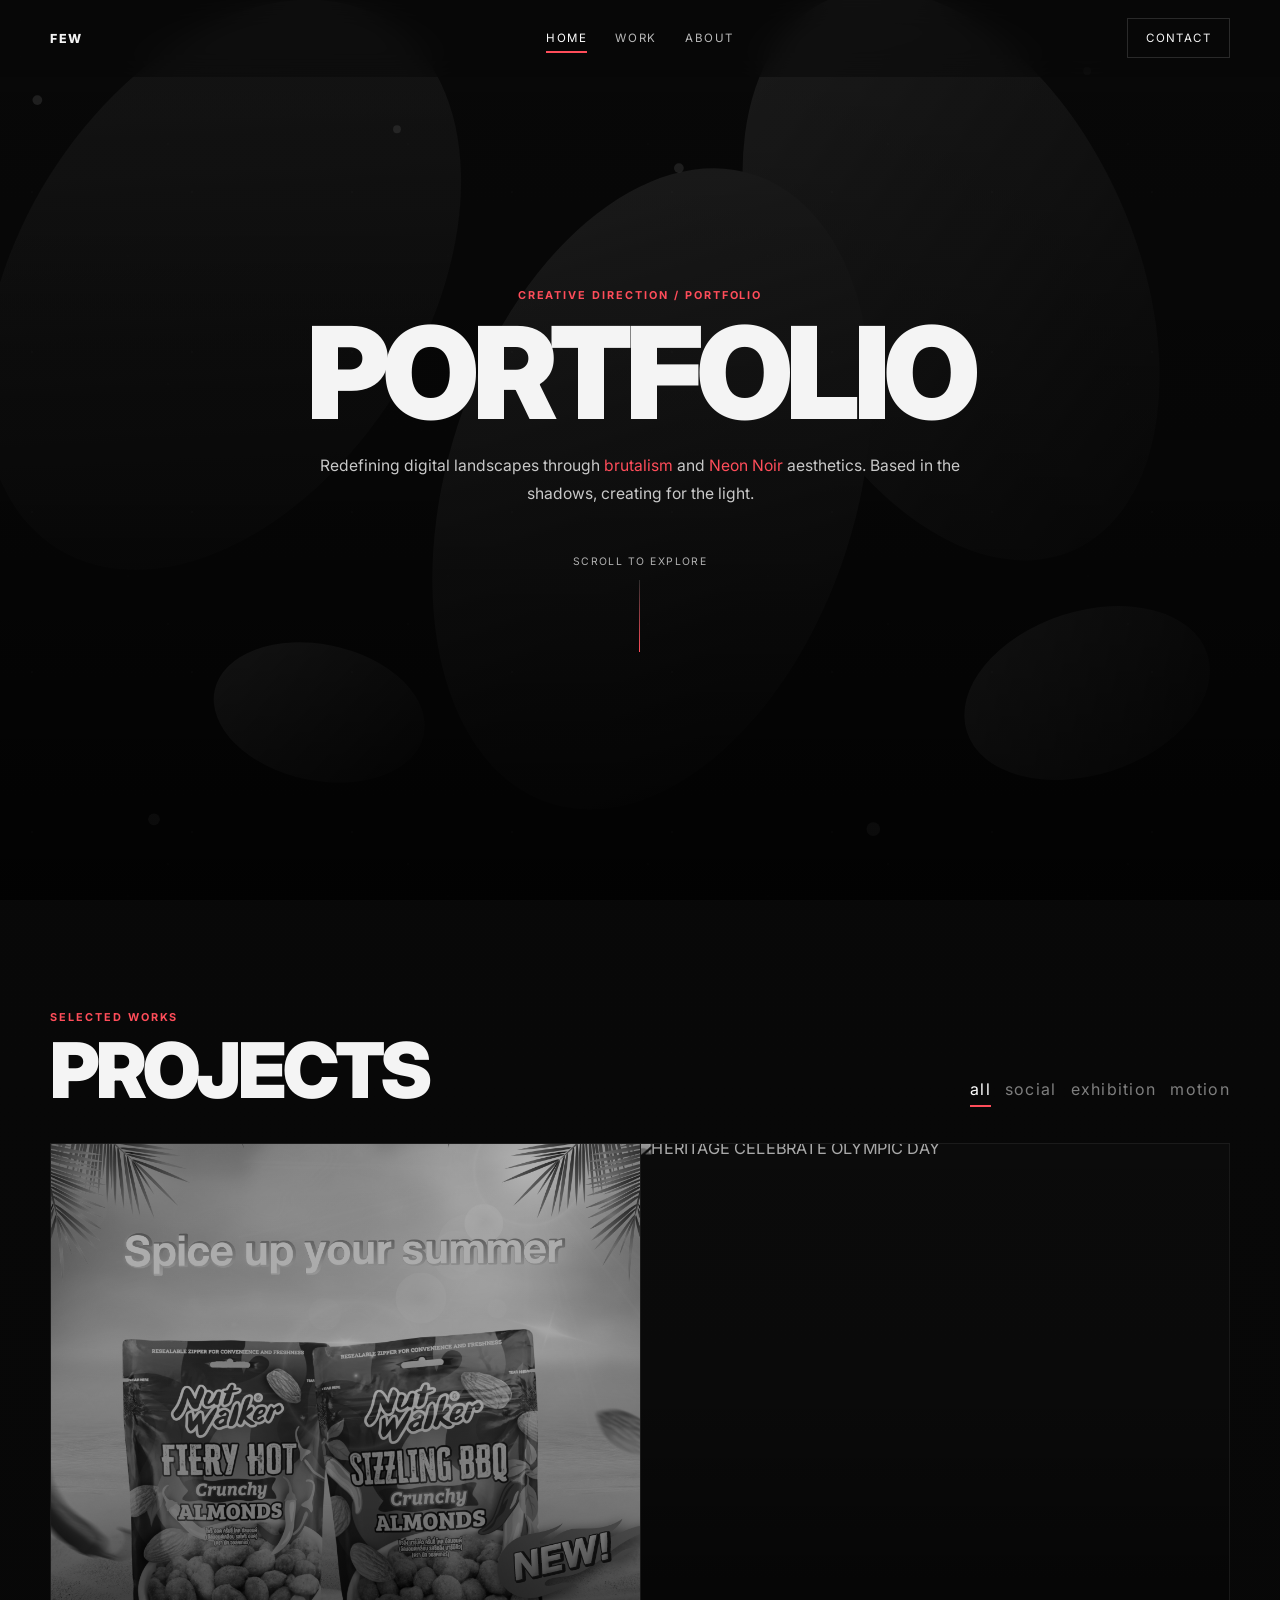
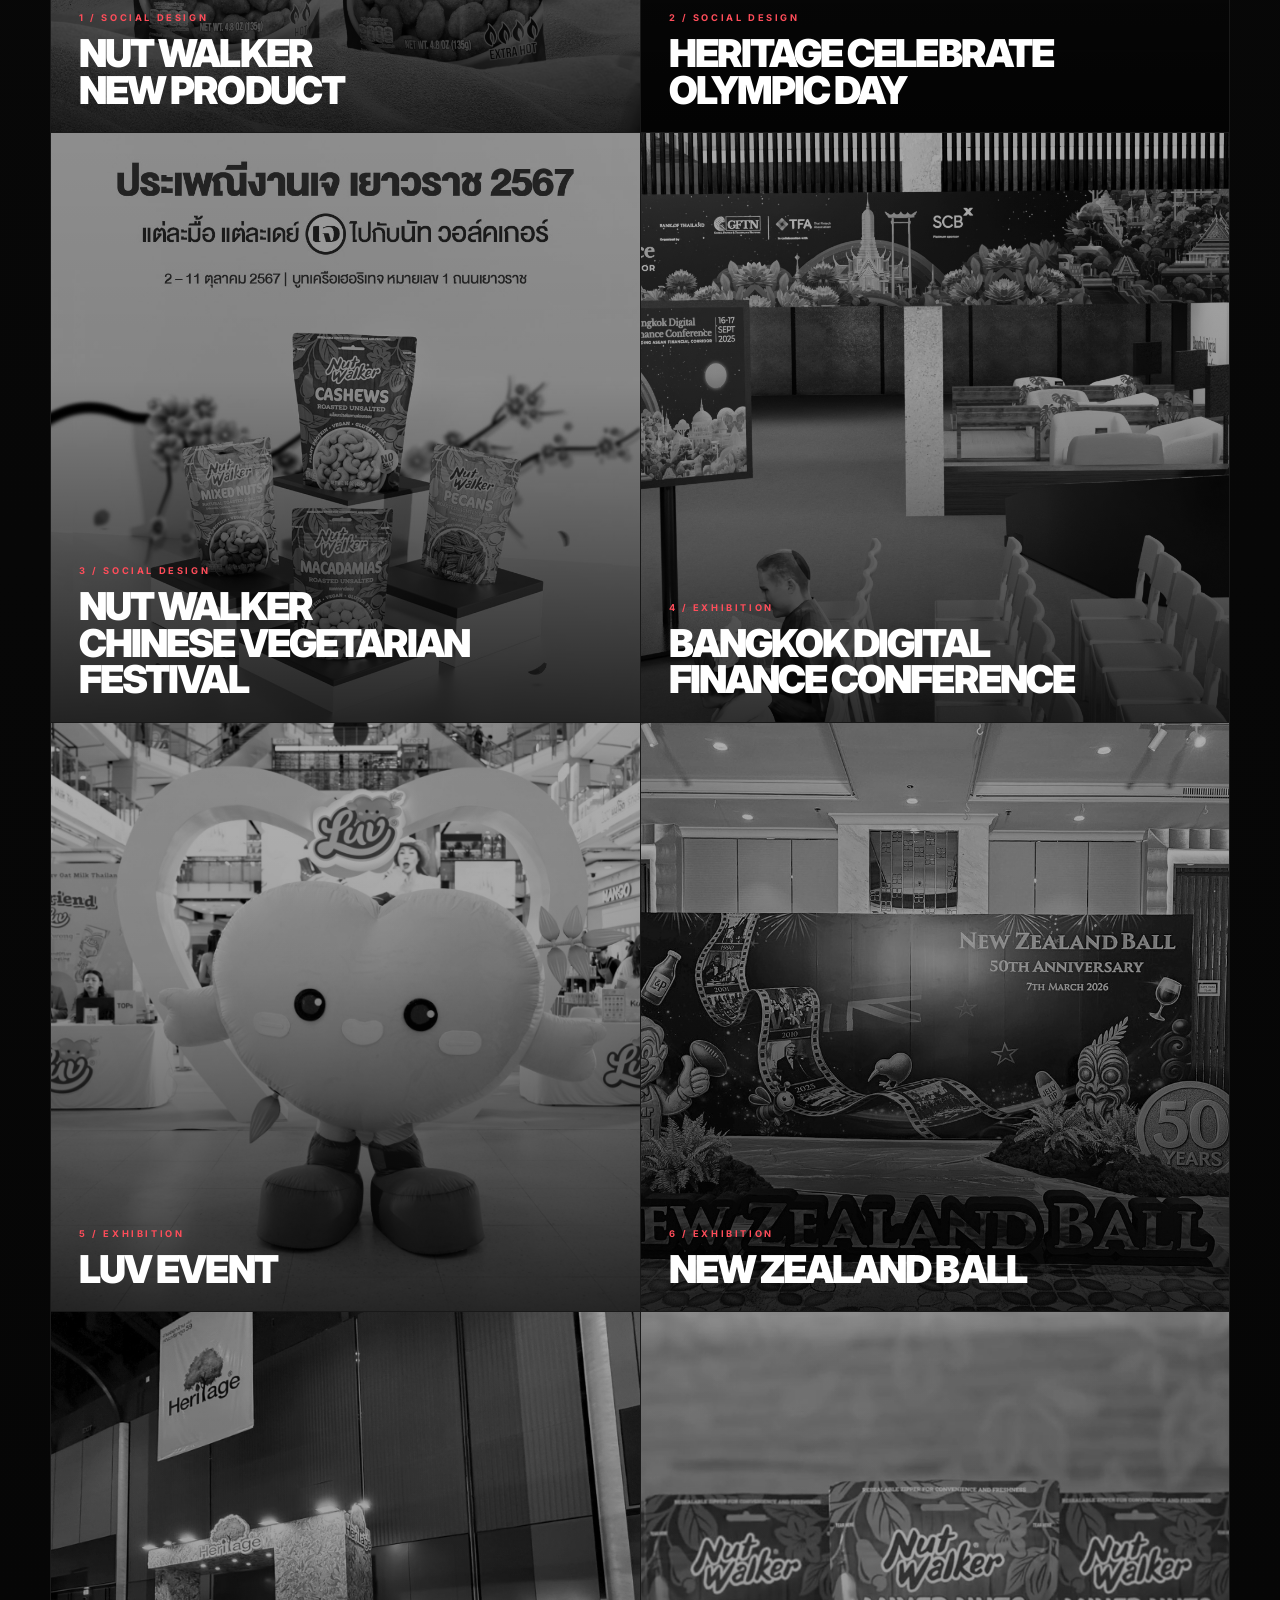
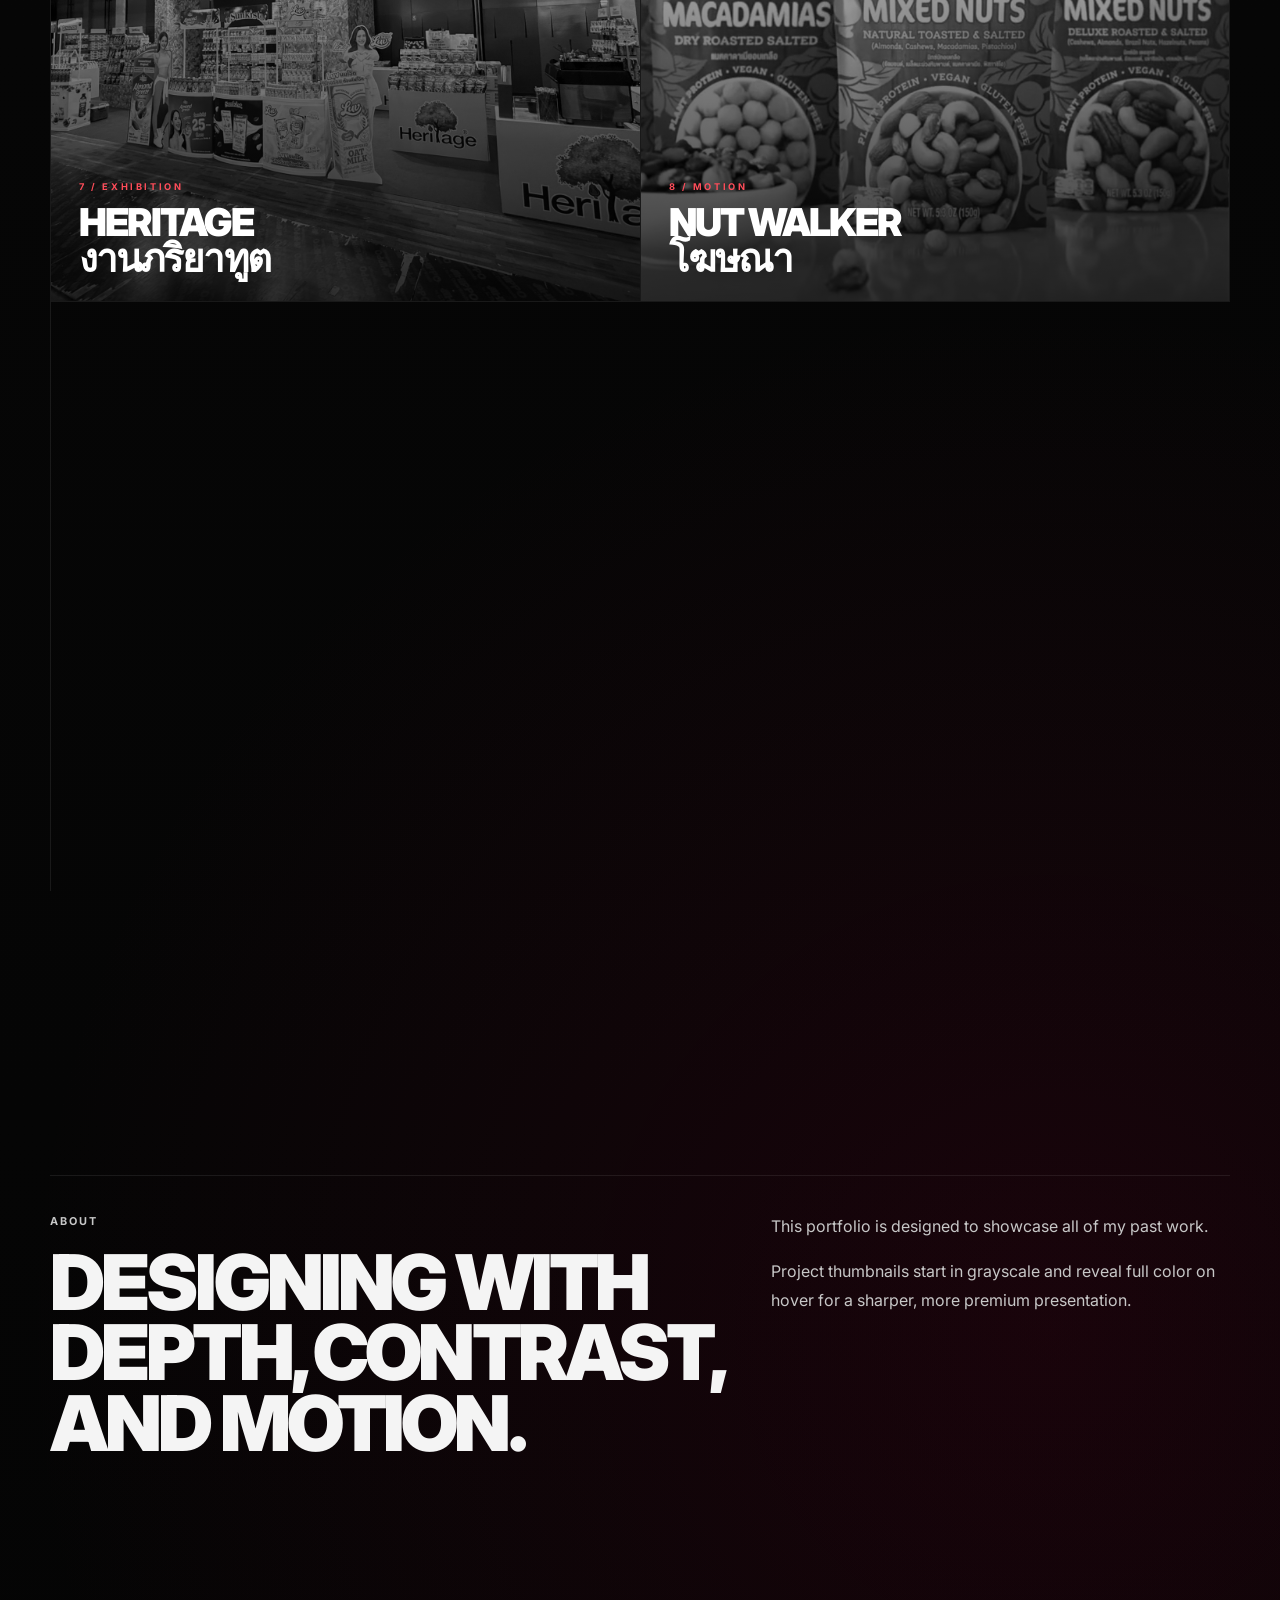
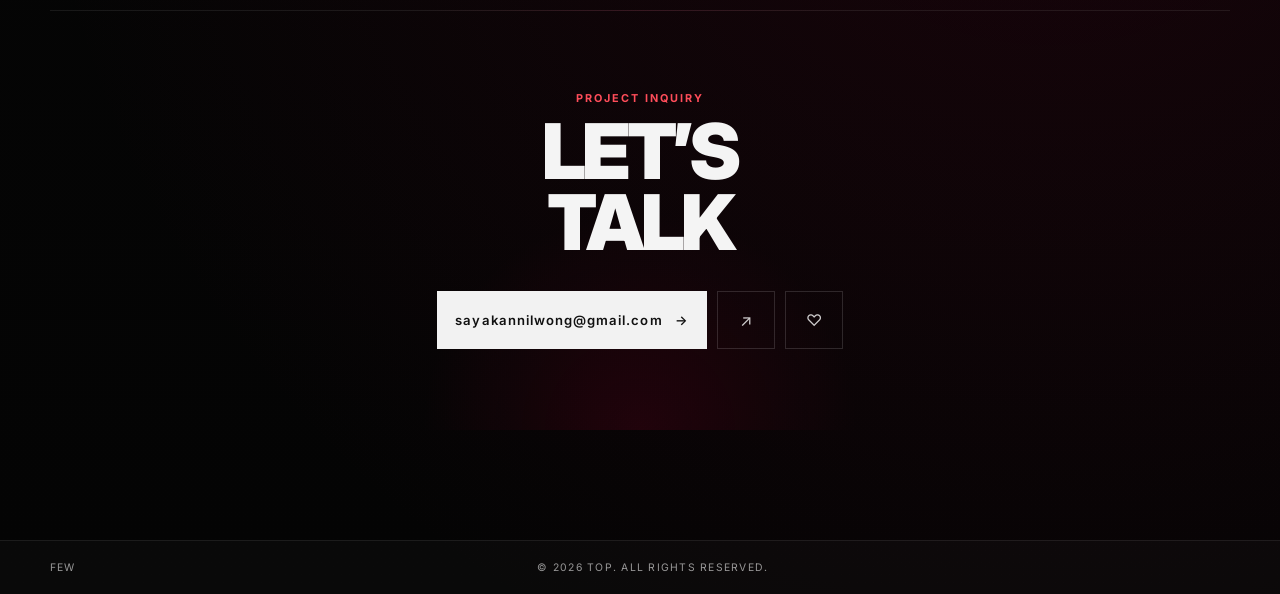
==== index.html @ f93f96a5 "Upload Port" ====
<!DOCTYPE html>
<html lang="th">
<head>
  <meta charset="UTF-8" />
  <meta name="viewport" content="width=device-width, initial-scale=1.0" />
  <title>Few Portfolio</title>
  <meta name="description" content="Minimal dark portfolio for GitHub Pages" />
  <link rel="preconnect" href="https://fonts.googleapis.com">
  <link rel="preconnect" href="https://fonts.gstatic.com" crossorigin>
  <link href="https://fonts.googleapis.com/css2?family=Inter:wght@400;500;600;700;800;900&display=swap" rel="stylesheet">
  <link rel="stylesheet" href="styles.css" />
</head>
<body>
  <div class="noise"></div>

  <header class="site-header" id="top">
    <div class="container nav-wrap">
      <a class="brand" href="#hero">FEW</a>

      <nav class="nav">
        <a href="#hero" class="nav-link active">HOME</a>
        <a href="#projects" class="nav-link">WORK</a>
        <a href="#about" class="nav-link">ABOUT</a>
      </nav>

      <a class="contact-btn" href="#contact">CONTACT</a>
    </div>
  </header>

  <main>
    <section class="hero section" id="hero">
      <div class="hero-bg">
        <img src="assets/hero-bg.svg" alt="Hero background" />
      </div>

      <div class="container hero-content reveal">
        <p class="eyebrow">Creative Direction / Portfolio</p>
        <h1>PORTFOLIO</h1>
        <p class="hero-text">
          Redefining digital landscapes through <span>brutalism</span> and <span>Neon Noir</span>
          aesthetics. Based in the shadows, creating for the light.
        </p>

        <a href="#projects" class="scroll-link">
          <span>SCROLL TO EXPLORE</span>
          <i></i>
        </a>
      </div>
    </section>

    <section class="projects section" id="projects">
      <div class="container projects-wrap">
        <div class="section-head reveal">
          <div>
            <p class="eyebrow">Selected Works</p>
            <h2>PROJECTS</h2>
          </div>

          <div class="project-filter" id="projectFilter"></div>
        </div>

        <div class="project-grid" id="projectGrid"></div>

        <div class="project-footer reveal">
          <a href="works.html" class="view-all-btn">VIEW ALL WORKS</a>
        </div>
      </div>
    </section>

    <section class="about section" id="about">
      <div class="container about-grid">
        <div class="reveal">
          <p class="eyebrow">About</p>
          <h2>DESIGNING WITH DEPTH, CONTRAST, AND MOTION.</h2>
        </div>

        <div class="reveal">
          <p>
            This portfolio is designed to showcase all of my past work.
          </p>
          <p>
            Project thumbnails start in grayscale and reveal full color on hover
            for a sharper, more premium presentation.
          </p>
        </div>
      </div>
    </section>

    <section class="contact section" id="contact">
      <div class="container contact-box reveal">
        <p class="eyebrow">Project Inquiry</p>
        <h2>LET’S<br>TALK</h2>

        <div class="contact-actions">
          <a
            class="mail-btn"
            href="https://mail.google.com/mail/?view=cm&fs=1&to=sayakannilwong@gmail.com&su=Project%20Inquiry&body=Hello%20Few,"
            target="_blank"
            rel="noopener noreferrer"
          >
            sayakannilwong@gmail.com <span>→</span>
          </a>
          <a class="icon-btn" href="#" aria-label="Share">↗</a>
          <a class="icon-btn" href="#" aria-label="Like">♡</a>
        </div>
      </div>
    </section>
  </main>

  <footer class="site-footer">
    <div class="container footer-wrap">
      <span>FEW</span>
      <span>© 2026 TOP. ALL RIGHTS RESERVED.</span>

      <div class="footer-links">
      </div>
    </div>
  </footer>

  <script src="script.js"></script>
</body>
</html>
---- styles.css ----
* {
  box-sizing: border-box;
}

:root {
  --bg: #050505;
  --bg-soft: #0c0c0d;
  --text: #f4f4f4;
  --muted: #9a9a9a;
  --line: rgba(255, 255, 255, 0.08);
  --line-strong: rgba(255, 255, 255, 0.14);
  --accent: #ff4d5a;
  --container: 1180px;
}

html {
  scroll-behavior: smooth;
}

body {
  margin: 0;
  font-family: "Inter", sans-serif;
  background:
    radial-gradient(circle at 82% 84%, rgba(120, 0, 40, 0.18), transparent 22%),
    linear-gradient(180deg, #090909 0%, #040404 100%);
  color: var(--text);
  overflow-x: hidden;
}

img {
  display: block;
  max-width: 100%;
}

a {
  color: inherit;
  text-decoration: none;
}

button {
  font: inherit;
}

.noise {
  position: fixed;
  inset: 0;
  z-index: 2;
  pointer-events: none;
  opacity: 0.04;
  background-image:
    radial-gradient(circle at 20% 20%, rgba(255,255,255,0.45) 0 1px, transparent 1px),
    radial-gradient(circle at 70% 60%, rgba(255,255,255,0.3) 0 1px, transparent 1px),
    radial-gradient(circle at 40% 80%, rgba(255,255,255,0.25) 0 1px, transparent 1px);
  background-size: 160px 160px, 240px 240px, 320px 320px;
}

.container {
  width: min(calc(100% - 32px), var(--container));
  margin: 0 auto;
}

.section {
  position: relative;
  z-index: 1;
}

.site-header {
  position: fixed;
  top: 0;
  left: 0;
  width: 100%;
  z-index: 30;
  backdrop-filter: blur(14px);
  background: rgba(8, 8, 8, 0.52);
  border-bottom: 1px solid transparent;
  transition: 0.3s ease;
}

.site-header.scrolled {
  background: rgba(8, 8, 8, 0.88);
  border-color: var(--line);
}

.nav-wrap {
  min-height: 76px;
  display: grid;
  grid-template-columns: 1fr auto 1fr;
  align-items: center;
  gap: 16px;
}

.brand,
.nav-link,
.contact-btn,
.filter-btn,
.mail-btn,
.icon-btn,
.footer-links a {
  transition: 0.3s ease;
}

.brand {
  justify-self: start;
  font-size: 0.78rem;
  font-weight: 800;
  letter-spacing: 0.14em;
}

.nav {
  display: flex;
  gap: 28px;
  justify-self: center;
}

.nav-link {
  position: relative;
  font-size: 0.72rem;
  letter-spacing: 0.14em;
  color: rgba(255,255,255,0.72);
}

.nav-link::after {
  content: "";
  position: absolute;
  left: 0;
  bottom: -8px;
  width: 100%;
  height: 2px;
  background: var(--accent);
  transform: scaleX(0);
  transform-origin: center;
  transition: transform 0.25s ease;
}

.nav-link:hover,
.nav-link.active {
  color: #fff;
}

.nav-link:hover::after,
.nav-link.active::after {
  transform: scaleX(1);
}

.contact-btn {
  justify-self: end;
  border: 1px solid var(--line-strong);
  padding: 12px 18px;
  font-size: 0.72rem;
  letter-spacing: 0.12em;
}

.contact-btn:hover {
  border-color: var(--accent);
  box-shadow: 0 0 0 1px rgba(255, 77, 90, 0.18), 0 10px 30px rgba(255, 77, 90, 0.1);
}

.hero {
  min-height: 100vh;
  display: grid;
  place-items: center;
  padding: 120px 0 80px;
  overflow: hidden;
}

.hero-bg {
  position: absolute;
  inset: 0;
  opacity: 0.34;
}

.hero-bg img {
  width: 100%;
  height: 100%;
  object-fit: cover;
  transform: scale(1.08);
  transition: transform 0.2s linear;
}

.hero::after {
  content: "";
  position: absolute;
  inset: 0;
  background:
    linear-gradient(180deg, rgba(0,0,0,0.12) 0%, rgba(0,0,0,0.34) 50%, rgba(0,0,0,0.76) 100%);
}

.hero-content {
  position: relative;
  z-index: 1;
  text-align: center;
  max-width: 760px;
}

.eyebrow {
  margin: 0 0 12px;
  color: var(--accent);
  text-transform: uppercase;
  letter-spacing: 0.18em;
  font-size: 0.68rem;
  font-weight: 700;
}

.hero h1,
.section-head h2,
.about h2,
.contact h2 {
  margin: 0;
  line-height: 0.92;
  letter-spacing: -0.05em;
  font-weight: 900;
}

.hero h1 {
  font-size: clamp(3.5rem, 10vw, 8rem);
}

.hero-text {
  max-width: 640px;
  margin: 20px auto 0;
  color: #c8c8c8;
  line-height: 1.8;
  font-size: 0.98rem;
}

.hero-text span {
  color: var(--accent);
}

.scroll-link {
  margin-top: 46px;
  display: inline-flex;
  flex-direction: column;
  align-items: center;
  gap: 12px;
  color: rgba(255,255,255,0.68);
  font-size: 0.65rem;
  letter-spacing: 0.14em;
}

.scroll-link i {
  width: 1px;
  height: 72px;
  background: linear-gradient(180deg, rgba(255,255,255,0.14), var(--accent));
  animation: pulseLine 1.8s infinite ease-in-out;
}

@keyframes pulseLine {
  0%, 100% { transform: scaleY(0.64); opacity: 0.6; }
  50% { transform: scaleY(1); opacity: 1; }
}

.projects {
  padding: 110px 0 220px;
  position: relative;
}

.section-head {
  display: flex;
  justify-content: space-between;
  align-items: end;
  gap: 24px;
  margin-bottom: 36px;
}

.section-head h2,
.about h2,
.contact h2 {
  font-size: clamp(2.4rem, 6vw, 5rem);
}

.projects-wrap {
  position: relative;
}

.project-filter {
  display: flex;
  gap: 14px;
  flex-wrap: wrap;
  justify-content: flex-end;
}

.filter-btn {
  border: 0;
  background: transparent;
  color: rgba(255,255,255,0.48);
  cursor: pointer;
  position: relative;
  padding: 0 0 8px;
  text-transform: lowercase;
  letter-spacing: 0.08em;
}

.filter-btn::after {
  content: "";
  position: absolute;
  left: 0;
  bottom: 0;
  width: 100%;
  height: 2px;
  background: var(--accent);
  transform: scaleX(0);
  transform-origin: center;
  transition: transform 0.25s ease;
}

.filter-btn:hover,
.filter-btn.active {
  color: #fff;
}

.filter-btn:hover::after,
.filter-btn.active::after {
  transform: scaleX(1);
}

.project-grid {
  display: grid;
  grid-template-columns: repeat(2, minmax(0, 1fr));
  gap: 0;
  border-top: 1px solid var(--line);
  border-left: 1px solid var(--line);
}

.project-card {
  border-right: 1px solid var(--line);
  border-bottom: 1px solid var(--line);
  background: #050505;
  overflow: hidden;
  transition: border-color 0.3s ease;
}

.project-card:hover {
  border-color: rgba(255, 77, 90, 0.22);
}

.project-card a {
  display: block;
  width: 100%;
  height: 100%;
}

.project-image {
  position: relative;
  aspect-ratio: 1 / 1;
  overflow: hidden;
  background: #0b0b0b;
}

.project-image::after {
  content: "";
  position: absolute;
  inset: 0;
  background: linear-gradient(
    180deg,
    rgba(0, 0, 0, 0.04) 0%,
    rgba(0, 0, 0, 0.1) 42%,
    rgba(0, 0, 0, 0.74) 100%
  );
  pointer-events: none;
}

.project-image img {
  width: 100%;
  height: 100%;
  object-fit: cover;
  filter: grayscale(100%) brightness(0.72);
  transform: scale(1.02);
  transition: filter 0.45s ease, transform 0.55s ease;
}

.project-card:hover .project-image img {
  filter: grayscale(0%) brightness(1);
  transform: scale(1.06);
}

.project-overlay {
  position: absolute;
  left: 28px;
  right: 28px;
  bottom: 24px;
  z-index: 2;
}

.project-type {
  margin: 0 0 12px;
  font-size: 0.58rem;
  letter-spacing: 0.28em;
  text-transform: uppercase;
  color: var(--accent);
  font-weight: 700;
}

.project-overlay h3 {
  margin: 0;
  color: #fff;
  font-size: clamp(1.6rem, 3vw, 2.7rem);
  line-height: 0.95;
  letter-spacing: -0.05em;
  font-weight: 900;
}


.project-footer {
  position: absolute;
  left: 50%;
  bottom: -120px;
  transform: translateX(-50%);
  display: flex;
  justify-content: center;
  align-items: center;
  z-index: 3;
}

.view-all-btn {
  display: inline-flex;
  align-items: center;
  justify-content: center;
  min-height: 48px;
  padding: 0 22px;
  border: 1px solid var(--line-strong);
  color: #fff;
  font-size: 0.72rem;
  letter-spacing: 0.14em;
  background: rgba(0, 0, 0, 0.35);
  transition: 0.3s ease;
  white-space: nowrap;
}

.view-all-btn:hover {
  border-color: var(--accent);
  color: var(--accent);
  box-shadow: 0 0 0 1px rgba(255, 77, 90, 0.16), 0 10px 24px rgba(255, 77, 90, 0.08);
}

.about {
  padding: 64px 0 110px;
}

.about-grid {
  display: grid;
  grid-template-columns: 1.2fr 0.8fr;
  gap: 32px;
  padding-top: 36px;
  border-top: 1px solid var(--line);
}

.about p {
  margin: 0 0 16px;
  color: #c7c7c7;
  line-height: 1.8;
}

.contact {
  padding: 40px 0 110px;
}

.contact-box {
  min-height: 420px;
  padding: 76px 32px;
  display: flex;
  flex-direction: column;
  justify-content: center;
  align-items: center;
  border-top: 1px solid var(--line);
  text-align: center;
  background:
    radial-gradient(circle at 50% 100%, rgba(120, 0, 32, 0.22), transparent 30%);
}

.contact-actions {
  display: flex;
  align-items: center;
  justify-content: center;
  gap: 10px;
  flex-wrap: wrap;
  margin-top: 32px;
}

.mail-btn {
  min-height: 58px;
  display: inline-flex;
  align-items: center;
  gap: 12px;
  padding: 0 18px;
  background: #f2f2f2;
  color: #111;
  font-size: 0.82rem;
  letter-spacing: 0.08em;
  font-weight: 600;
}

.mail-btn:hover {
  transform: translateY(-2px);
}

.icon-btn {
  width: 58px;
  height: 58px;
  display: grid;
  place-items: center;
  border: 1px solid var(--line-strong);
  color: rgba(255,255,255,0.8);
}

.icon-btn:hover {
  border-color: var(--accent);
  color: #fff;
}

.site-footer {
  padding: 20px 0;
  border-top: 1px solid var(--line);
  background: rgba(255,255,255,0.02);
}

.footer-wrap {
  display: flex;
  justify-content: space-between;
  align-items: center;
  gap: 16px;
  flex-wrap: wrap;
  font-size: 0.65rem;
  letter-spacing: 0.12em;
  color: rgba(255,255,255,0.58);
}

.footer-links {
  display: flex;
  gap: 18px;
  flex-wrap: wrap;
}

.footer-links a:hover {
  color: #fff;
}

.reveal {
  opacity: 0;
  transform: translateY(26px);
  transition: opacity 0.7s ease, transform 0.7s ease;
}

.reveal.visible {
  opacity: 1;
  transform: translateY(0);
}

.project-empty,
.project-error {
  padding: 32px;
  border-right: 1px solid var(--line);
  border-bottom: 1px solid var(--line);
  color: var(--muted);
}

@media (max-width: 900px) {
  .nav-wrap {
    grid-template-columns: 1fr;
    justify-items: center;
    padding: 16px 0;
  }

  .brand,
  .contact-btn,
  .nav {
    justify-self: center;
  }

  .section-head,
  .about-grid {
    display: grid;
    grid-template-columns: 1fr;
  }

  .project-filter {
    justify-content: flex-start;
  }
}

@media (max-width: 700px) {
  .nav {
    gap: 18px;
    flex-wrap: wrap;
    justify-content: center;
  }

  .hero {
    min-height: 92vh;
  }

  .project-grid {
    grid-template-columns: 1fr;
  }

  .project-overlay {
    left: 20px;
    right: 20px;
    bottom: 20px;
  }

  .project-overlay h3 {
    font-size: clamp(1.4rem, 8vw, 2.2rem);
  }

  .project-footer {
    bottom: -90px;
  }

  .view-all-btn {
    min-height: 44px;
    padding: 0 18px;
    font-size: 0.68rem;
  }

  .contact-box {
    min-height: 320px;
    padding: 64px 20px;
  }

  .mail-btn,
  .icon-btn {
    width: 100%;
    justify-content: center;
  }

  .icon-btn {
    max-width: 80px;
  }

  .footer-wrap {
    flex-direction: column;
    align-items: flex-start;
  }
}
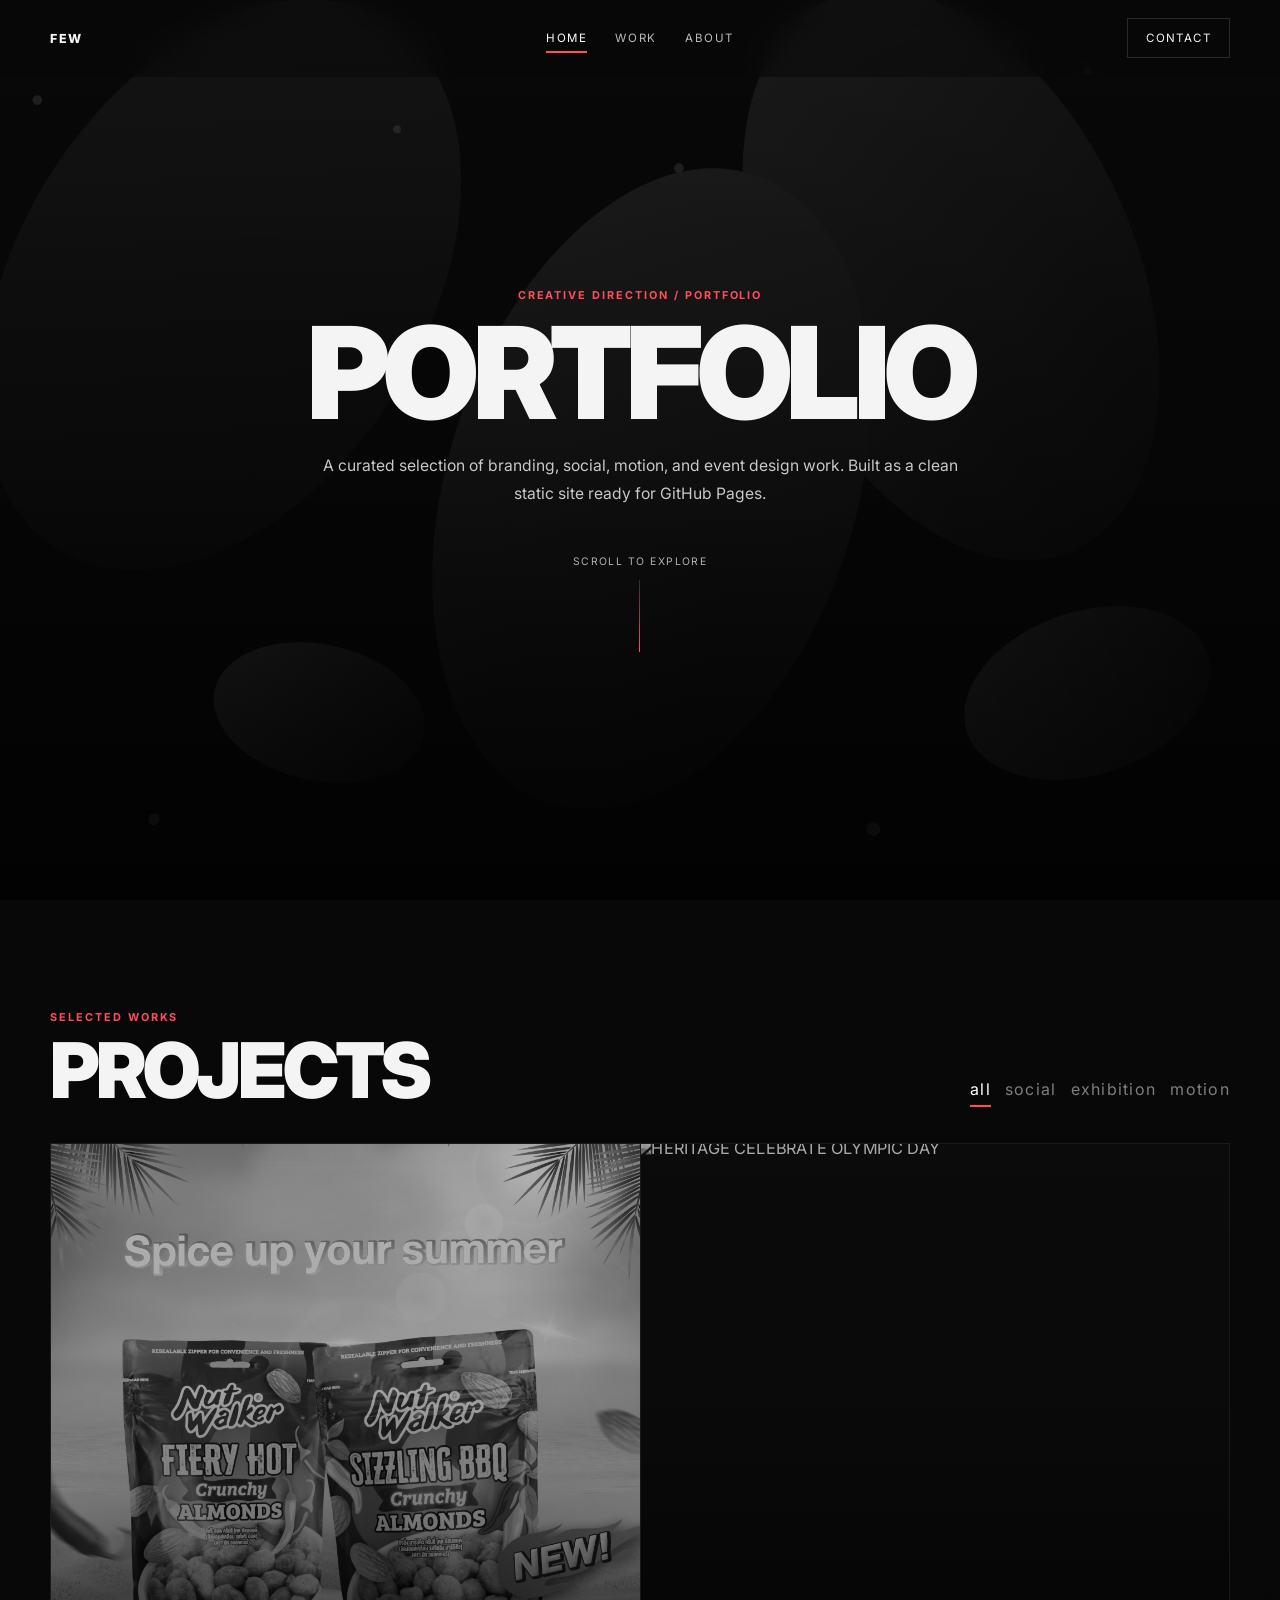
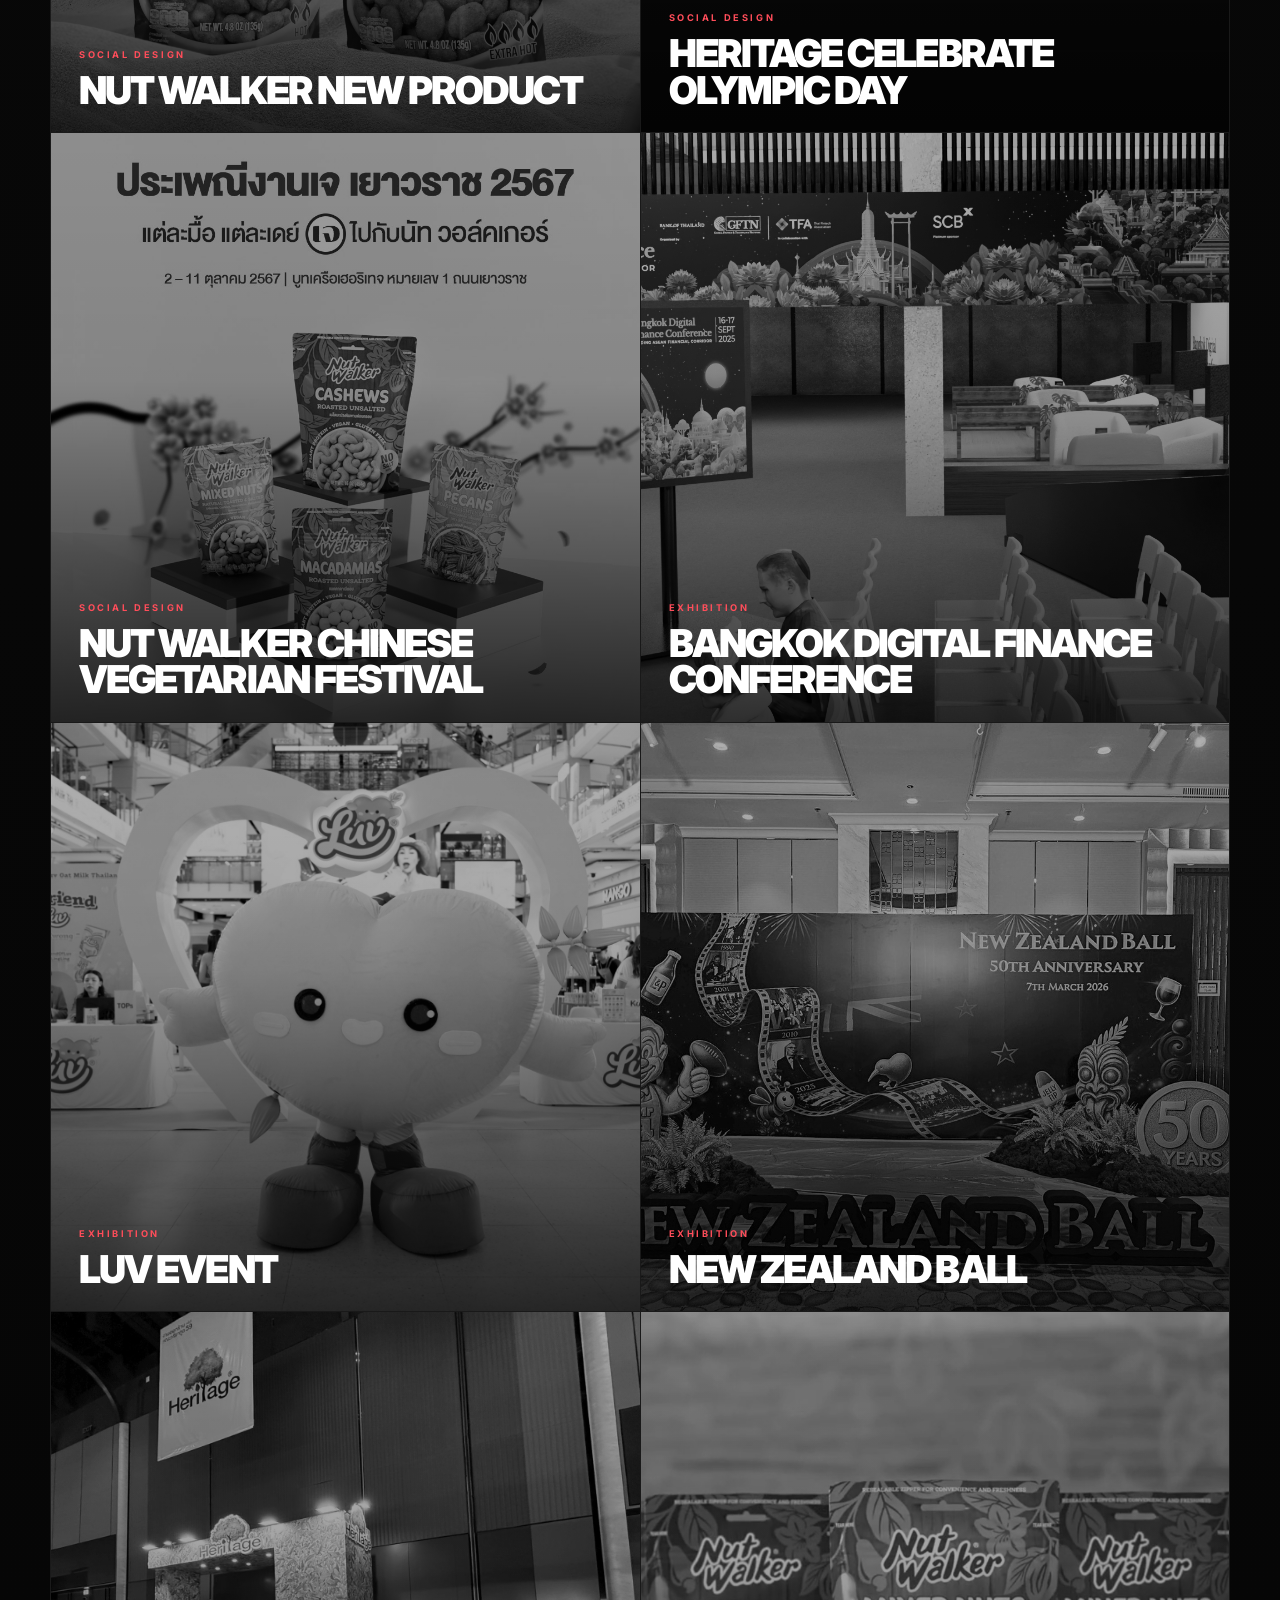
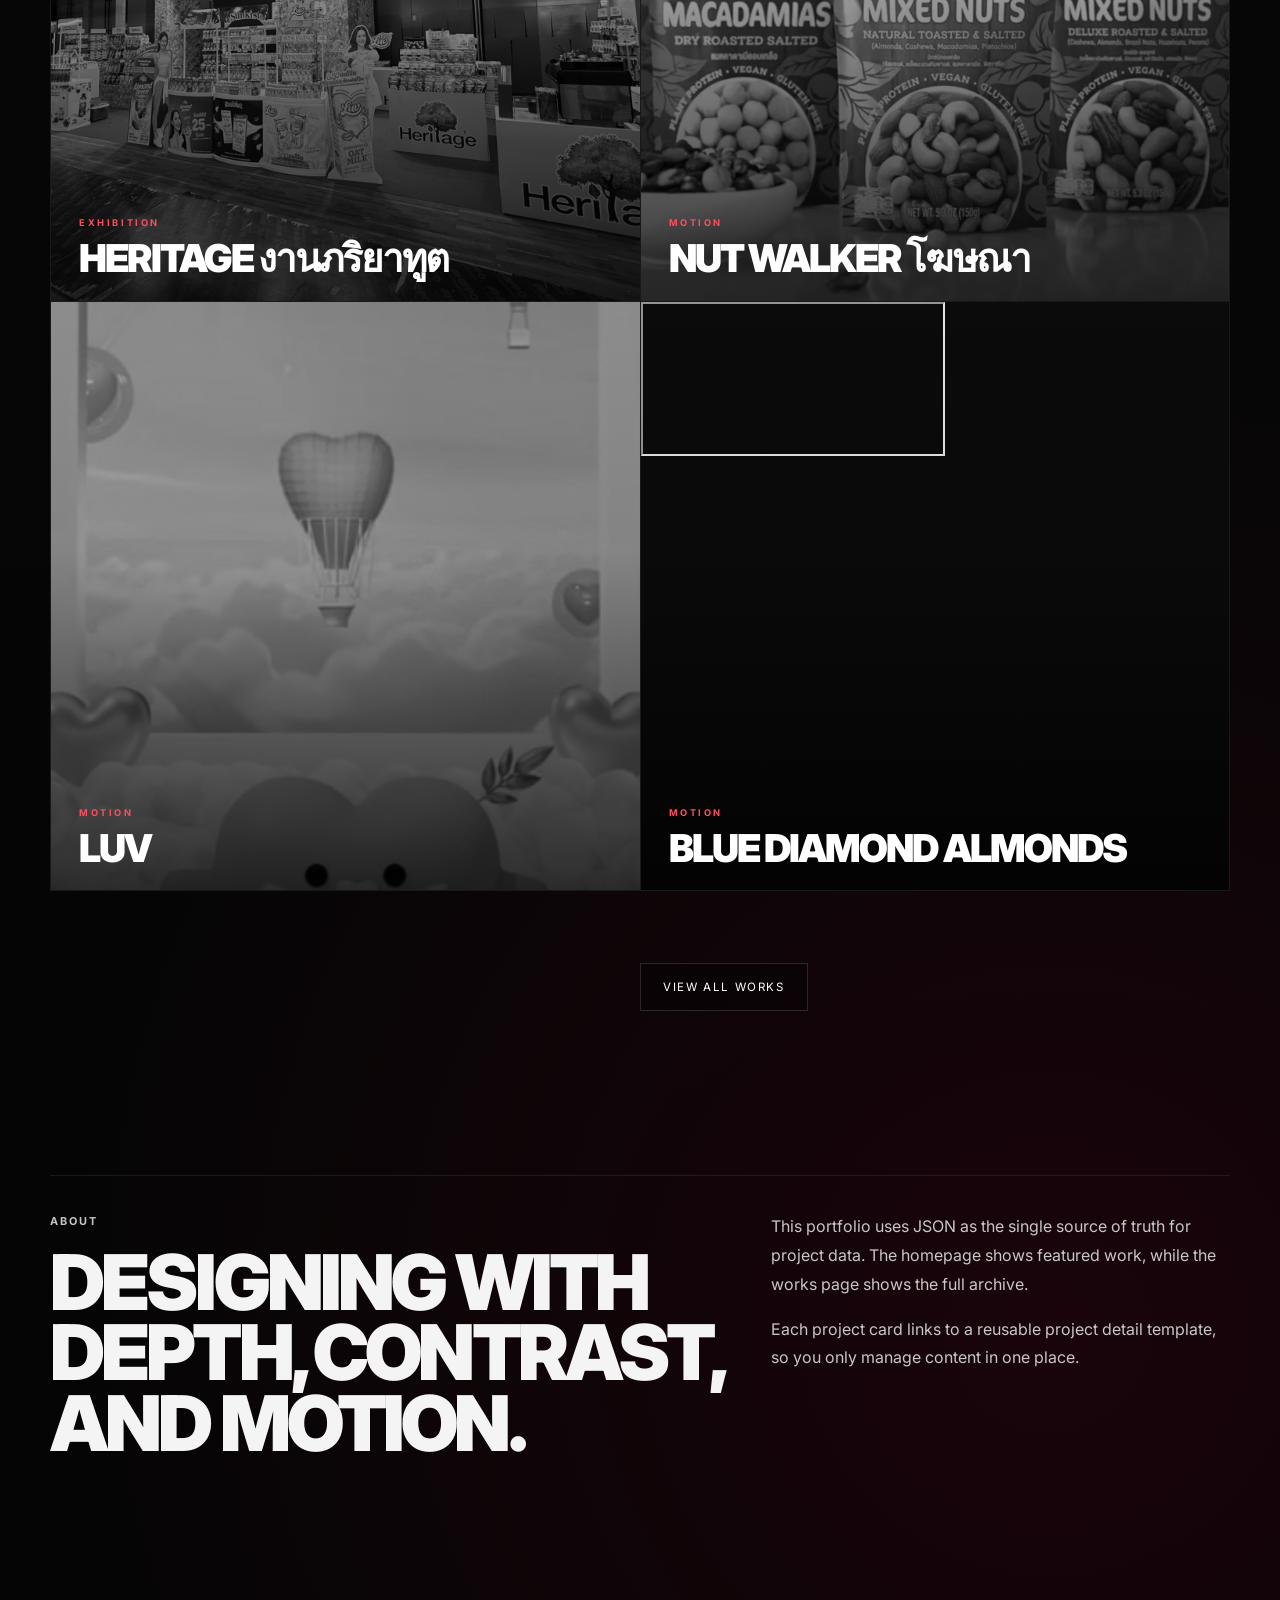
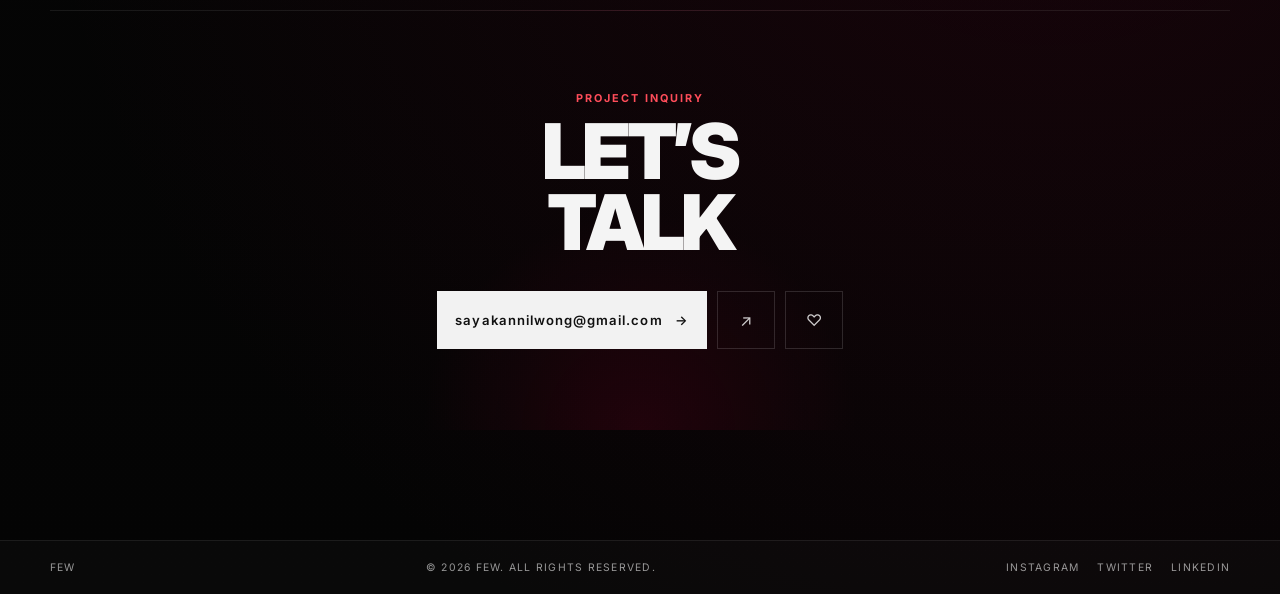
==== commit 3cfe193c: "update port" ====
--- a/index.html
+++ b/index.html
@@ -4,7 +4,7 @@
   <meta charset="UTF-8" />
   <meta name="viewport" content="width=device-width, initial-scale=1.0" />
   <title>Few Portfolio</title>
-  <meta name="description" content="Minimal dark portfolio for GitHub Pages" />
+  <meta name="description" content="Portfolio website for GitHub Pages" />
   <link rel="preconnect" href="https://fonts.googleapis.com">
   <link rel="preconnect" href="https://fonts.gstatic.com" crossorigin>
   <link href="https://fonts.googleapis.com/css2?family=Inter:wght@400;500;600;700;800;900&display=swap" rel="stylesheet">
@@ -37,8 +37,8 @@
         <p class="eyebrow">Creative Direction / Portfolio</p>
         <h1>PORTFOLIO</h1>
         <p class="hero-text">
-          Redefining digital landscapes through <span>brutalism</span> and <span>Neon Noir</span>
-          aesthetics. Based in the shadows, creating for the light.
+          A curated selection of branding, social, motion, and event design work.
+          Built as a clean static site ready for GitHub Pages.
         </p>
 
         <a href="#projects" class="scroll-link">
@@ -61,7 +61,7 @@
 
         <div class="project-grid" id="projectGrid"></div>
 
-        <div class="project-footer reveal">
+        <div class="project-footer reveal" id="projectFooter">
           <a href="works.html" class="view-all-btn">VIEW ALL WORKS</a>
         </div>
       </div>
@@ -76,11 +76,11 @@
 
         <div class="reveal">
           <p>
-            This portfolio is designed to showcase all of my past work.
+            This portfolio uses JSON as the single source of truth for project data.
+            The homepage shows featured work, while the works page shows the full archive.
           </p>
           <p>
-            Project thumbnails start in grayscale and reveal full color on hover
-            for a sharper, more premium presentation.
+            Each project card links to a reusable project detail template, so you only manage content in one place.
           </p>
         </div>
       </div>
@@ -92,16 +92,11 @@
         <h2>LET’S<br>TALK</h2>
 
         <div class="contact-actions">
-          <a
-            class="mail-btn"
-            href="https://mail.google.com/mail/?view=cm&fs=1&to=sayakannilwong@gmail.com&su=Project%20Inquiry&body=Hello%20Few,"
-            target="_blank"
-            rel="noopener noreferrer"
-          >
+          <a class="mail-btn" href="mailto:sayakannilwong@gmail.com?subject=Project%20Inquiry">
             sayakannilwong@gmail.com <span>→</span>
           </a>
-          <a class="icon-btn" href="#" aria-label="Share">↗</a>
-          <a class="icon-btn" href="#" aria-label="Like">♡</a>
+          <a class="icon-btn" href="#" aria-label="Instagram">↗</a>
+          <a class="icon-btn" href="#" aria-label="LinkedIn">♡</a>
         </div>
       </div>
     </section>
@@ -110,9 +105,12 @@
   <footer class="site-footer">
     <div class="container footer-wrap">
       <span>FEW</span>
-      <span>© 2026 TOP. ALL RIGHTS RESERVED.</span>
+      <span>© 2026 FEW. ALL RIGHTS RESERVED.</span>
 
       <div class="footer-links">
+        <a href="#">INSTAGRAM</a>
+        <a href="#">TWITTER</a>
+        <a href="#">LINKEDIN</a>
       </div>
     </div>
   </footer>
--- a/styles.css
+++ b/styles.css
@@ -95,7 +95,10 @@
 .filter-btn,
 .mail-btn,
 .icon-btn,
-.footer-links a {
+.footer-links a,
+.view-all-btn,
+.back-link,
+.lightbox-close {
   transition: 0.3s ease;
 }
 
@@ -150,46 +153,11 @@
   letter-spacing: 0.12em;
 }
 
-.contact-btn:hover {
+.contact-btn:hover,
+.view-all-btn:hover {
   border-color: var(--accent);
+  color: var(--accent);
   box-shadow: 0 0 0 1px rgba(255, 77, 90, 0.18), 0 10px 30px rgba(255, 77, 90, 0.1);
-}
-
-.hero {
-  min-height: 100vh;
-  display: grid;
-  place-items: center;
-  padding: 120px 0 80px;
-  overflow: hidden;
-}
-
-.hero-bg {
-  position: absolute;
-  inset: 0;
-  opacity: 0.34;
-}
-
-.hero-bg img {
-  width: 100%;
-  height: 100%;
-  object-fit: cover;
-  transform: scale(1.08);
-  transition: transform 0.2s linear;
-}
-
-.hero::after {
-  content: "";
-  position: absolute;
-  inset: 0;
-  background:
-    linear-gradient(180deg, rgba(0,0,0,0.12) 0%, rgba(0,0,0,0.34) 50%, rgba(0,0,0,0.76) 100%);
-}
-
-.hero-content {
-  position: relative;
-  z-index: 1;
-  text-align: center;
-  max-width: 760px;
 }
 
 .eyebrow {
@@ -204,11 +172,54 @@
 .hero h1,
 .section-head h2,
 .about h2,
-.contact h2 {
+.contact h2,
+.project-head h1 {
   margin: 0;
   line-height: 0.92;
   letter-spacing: -0.05em;
   font-weight: 900;
+}
+
+.hero {
+  min-height: 100vh;
+  display: grid;
+  place-items: center;
+  padding: 120px 0 80px;
+  overflow: hidden;
+}
+
+.hero-bg {
+  position: absolute;
+  inset: 0;
+  opacity: 0.34;
+}
+
+.hero-bg img {
+  width: 100%;
+  height: 100%;
+  object-fit: cover;
+  transform: scale(1.08);
+  transition: transform 0.2s linear;
+}
+
+.hero::after {
+  content: "";
+  position: absolute;
+  inset: 0;
+  background:
+    linear-gradient(
+      180deg,
+      rgba(0,0,0,0.12) 0%,
+      rgba(0,0,0,0.34) 50%,
+      rgba(0,0,0,0.76) 100%
+    );
+}
+
+.hero-content {
+  position: relative;
+  z-index: 1;
+  text-align: center;
+  max-width: 760px;
 }
 
 .hero h1 {
@@ -246,12 +257,27 @@
 }
 
 @keyframes pulseLine {
-  0%, 100% { transform: scaleY(0.64); opacity: 0.6; }
-  50% { transform: scaleY(1); opacity: 1; }
+  0%, 100% {
+    transform: scaleY(0.64);
+    opacity: 0.6;
+  }
+  50% {
+    transform: scaleY(1);
+    opacity: 1;
+  }
 }
 
 .projects {
   padding: 110px 0 220px;
+  position: relative;
+}
+
+.projects-page {
+  padding-top: 140px;
+  padding-bottom: 110px;
+}
+
+.projects-wrap {
   position: relative;
 }
 
@@ -267,10 +293,6 @@
 .about h2,
 .contact h2 {
   font-size: clamp(2.4rem, 6vw, 5rem);
-}
-
-.projects-wrap {
-  position: relative;
 }
 
 .project-filter {
@@ -351,12 +373,13 @@
   content: "";
   position: absolute;
   inset: 0;
-  background: linear-gradient(
-    180deg,
-    rgba(0, 0, 0, 0.04) 0%,
-    rgba(0, 0, 0, 0.1) 42%,
-    rgba(0, 0, 0, 0.74) 100%
-  );
+  background:
+    linear-gradient(
+      180deg,
+      rgba(0, 0, 0, 0.04) 0%,
+      rgba(0, 0, 0, 0.1) 42%,
+      rgba(0, 0, 0, 0.74) 100%
+    );
   pointer-events: none;
 }
 
@@ -399,7 +422,6 @@
   letter-spacing: -0.05em;
   font-weight: 900;
 }
-
 
 .project-footer {
   position: absolute;
@@ -423,14 +445,15 @@
   font-size: 0.72rem;
   letter-spacing: 0.14em;
   background: rgba(0, 0, 0, 0.35);
-  transition: 0.3s ease;
   white-space: nowrap;
 }
 
-.view-all-btn:hover {
-  border-color: var(--accent);
-  color: var(--accent);
-  box-shadow: 0 0 0 1px rgba(255, 77, 90, 0.16), 0 10px 24px rgba(255, 77, 90, 0.08);
+.project-empty,
+.project-error {
+  padding: 32px;
+  border-right: 1px solid var(--line);
+  border-bottom: 1px solid var(--line);
+  color: var(--muted);
 }
 
 .about {
@@ -535,6 +558,179 @@
   color: #fff;
 }
 
+.project-page {
+  padding-top: 110px;
+}
+
+.project-hero {
+  padding: 40px 0 0;
+}
+
+.back-link {
+  display: inline-block;
+  margin-bottom: 28px;
+  color: rgba(255,255,255,0.72);
+  letter-spacing: 0.08em;
+  font-size: 0.78rem;
+}
+
+.back-link:hover {
+  color: #fff;
+}
+
+.project-head h1 {
+  font-size: clamp(2.8rem, 7vw, 6rem);
+}
+
+.project-banner {
+  padding: 28px 0 40px;
+}
+
+.project-banner-image {
+  border: 1px solid var(--line);
+  overflow: hidden;
+  background: #0b0b0b;
+}
+
+.project-banner-image img {
+  width: 100%;
+  display: block;
+}
+
+.project-info {
+  padding: 20px 0 64px;
+}
+
+.project-info-grid {
+  display: grid;
+  grid-template-columns: 1.2fr 0.8fr;
+  gap: 32px;
+  border-top: 1px solid var(--line);
+  padding-top: 32px;
+}
+
+.project-overview {
+  color: #c8c8c8;
+  line-height: 1.9;
+  font-size: 1rem;
+}
+
+.project-meta-list {
+  display: grid;
+  gap: 18px;
+}
+
+.meta-item {
+  padding-bottom: 14px;
+  border-bottom: 1px solid var(--line);
+}
+
+.meta-item span {
+  display: block;
+  margin-bottom: 8px;
+  color: var(--muted);
+  font-size: 0.75rem;
+  letter-spacing: 0.12em;
+  text-transform: uppercase;
+}
+
+.meta-item strong {
+  font-size: 1rem;
+  color: #fff;
+}
+
+.project-gallery {
+  padding: 0 0 100px;
+}
+
+.project-gallery-grid {
+  display: grid;
+  grid-template-columns: repeat(2, minmax(0, 1fr));
+  gap: 0;
+  border-top: 1px solid var(--line);
+  border-left: 1px solid var(--line);
+  margin-top: 18px;
+}
+
+.gallery-item {
+  position: relative;
+  overflow: hidden;
+  background: #0b0b0b;
+  border-right: 1px solid var(--line);
+  border-bottom: 1px solid var(--line);
+  cursor: pointer;
+}
+
+.gallery-item.square {
+  aspect-ratio: 1 / 1;
+}
+
+.gallery-item.tall {
+  aspect-ratio: 1 / 1.45;
+}
+
+.gallery-item.wide {
+  grid-column: span 2;
+  aspect-ratio: 2 / 1;
+}
+
+.gallery-item img {
+  width: 100%;
+  height: 100%;
+  object-fit: cover;
+  display: block;
+  transition: transform 0.45s ease;
+}
+
+.gallery-item:hover img {
+  transform: scale(1.04);
+}
+
+.lightbox {
+  position: fixed;
+  inset: 0;
+  z-index: 9999;
+  display: flex;
+  align-items: center;
+  justify-content: center;
+  padding: 32px;
+  background: rgba(0, 0, 0, 0.86);
+  opacity: 0;
+  visibility: hidden;
+  transition: opacity 0.25s ease, visibility 0.25s ease;
+}
+
+.lightbox.is-open {
+  opacity: 1;
+  visibility: visible;
+}
+
+.lightbox-image {
+  max-width: min(1200px, 92vw);
+  max-height: 88vh;
+  object-fit: contain;
+  box-shadow: 0 20px 60px rgba(0, 0, 0, 0.45);
+}
+
+.lightbox-close {
+  position: absolute;
+  top: 18px;
+  right: 18px;
+  width: 48px;
+  height: 48px;
+  border: 1px solid rgba(255,255,255,0.18);
+  background: rgba(0,0,0,0.35);
+  color: #fff;
+  font-size: 1.8rem;
+  line-height: 1;
+  cursor: pointer;
+}
+
+.lightbox-close:hover {
+  border-color: var(--accent);
+  color: var(--accent);
+}
+
 .reveal {
   opacity: 0;
   transform: translateY(26px);
@@ -546,12 +742,50 @@
   transform: translateY(0);
 }
 
-.project-empty,
-.project-error {
-  padding: 32px;
-  border-right: 1px solid var(--line);
-  border-bottom: 1px solid var(--line);
-  color: var(--muted);
+.project-video,
+.gallery-video,
+.project-banner-video,
+.lightbox-video {
+  width: 100%;
+  height: 100%;
+  object-fit: cover;
+  display: block;
+}
+
+.project-banner-video {
+  max-height: 80vh;
+  background: #000;
+}
+
+.gallery-item.is-video {
+  position: relative;
+}
+
+.video-open-btn {
+  position: absolute;
+  left: 20px;
+  bottom: 20px;
+  z-index: 2;
+  min-height: 40px;
+  padding: 0 16px;
+  border: 1px solid rgba(255,255,255,0.22);
+  background: rgba(0,0,0,0.45);
+  color: #fff;
+  cursor: pointer;
+  letter-spacing: 0.14em;
+  font-size: 0.68rem;
+}
+
+.video-open-btn:hover {
+  border-color: var(--accent);
+  color: var(--accent);
+}
+
+.lightbox-video {
+  max-width: min(1200px, 92vw);
+  max-height: 88vh;
+  object-fit: contain;
+  background: #000;
 }
 
 @media (max-width: 900px) {
@@ -568,7 +802,8 @@
   }
 
   .section-head,
-  .about-grid {
+  .about-grid,
+  .project-info-grid {
     display: grid;
     grid-template-columns: 1fr;
   }
@@ -589,7 +824,8 @@
     min-height: 92vh;
   }
 
-  .project-grid {
+  .project-grid,
+  .project-gallery-grid {
     grid-template-columns: 1fr;
   }
 
@@ -613,6 +849,26 @@
     font-size: 0.68rem;
   }
 
+  .gallery-item.wide {
+    grid-column: span 1;
+    aspect-ratio: 1 / 1;
+  }
+
+  .gallery-item.tall {
+    aspect-ratio: 1 / 1.2;
+  }
+
+  .lightbox {
+    padding: 20px;
+  }
+
+  .lightbox-close {
+    top: 12px;
+    right: 12px;
+    width: 42px;
+    height: 42px;
+  }
+
   .contact-box {
     min-height: 320px;
     padding: 64px 20px;
@@ -632,4 +888,4 @@
     flex-direction: column;
     align-items: flex-start;
   }
-}
+}
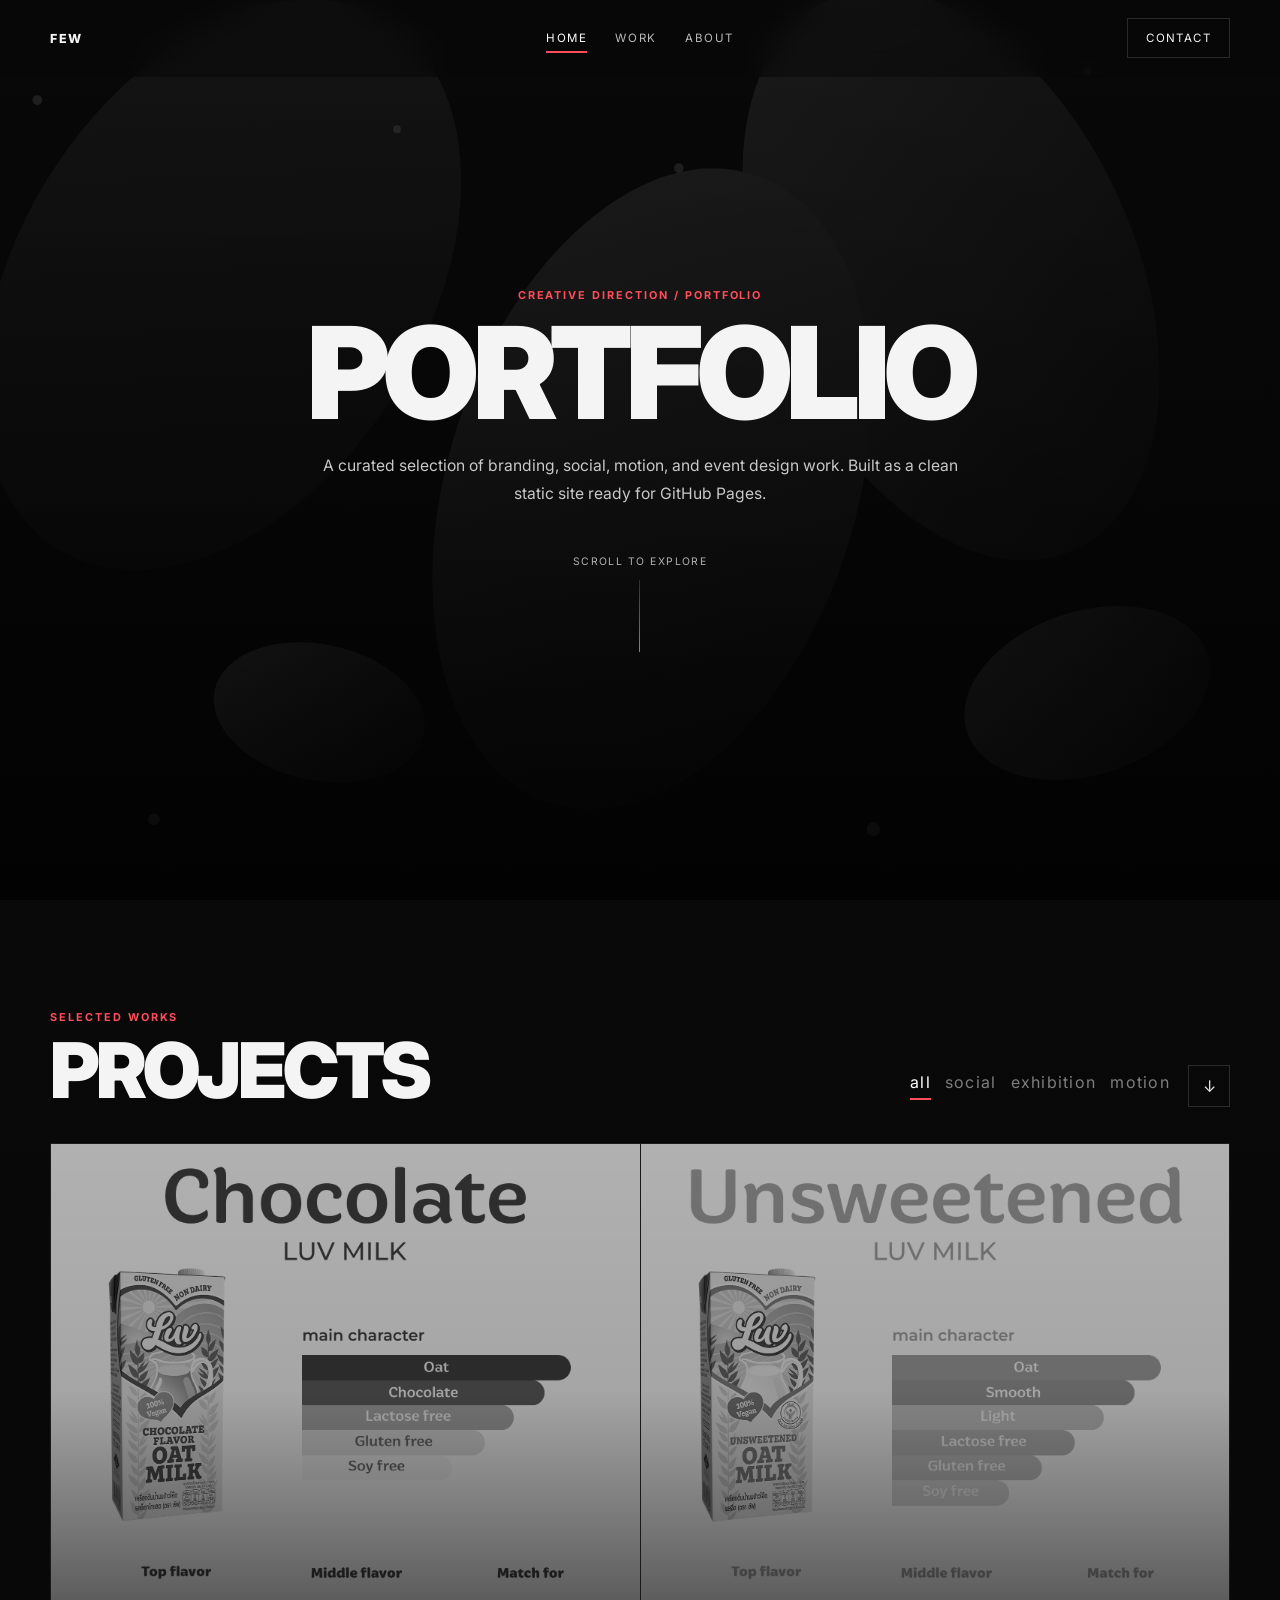
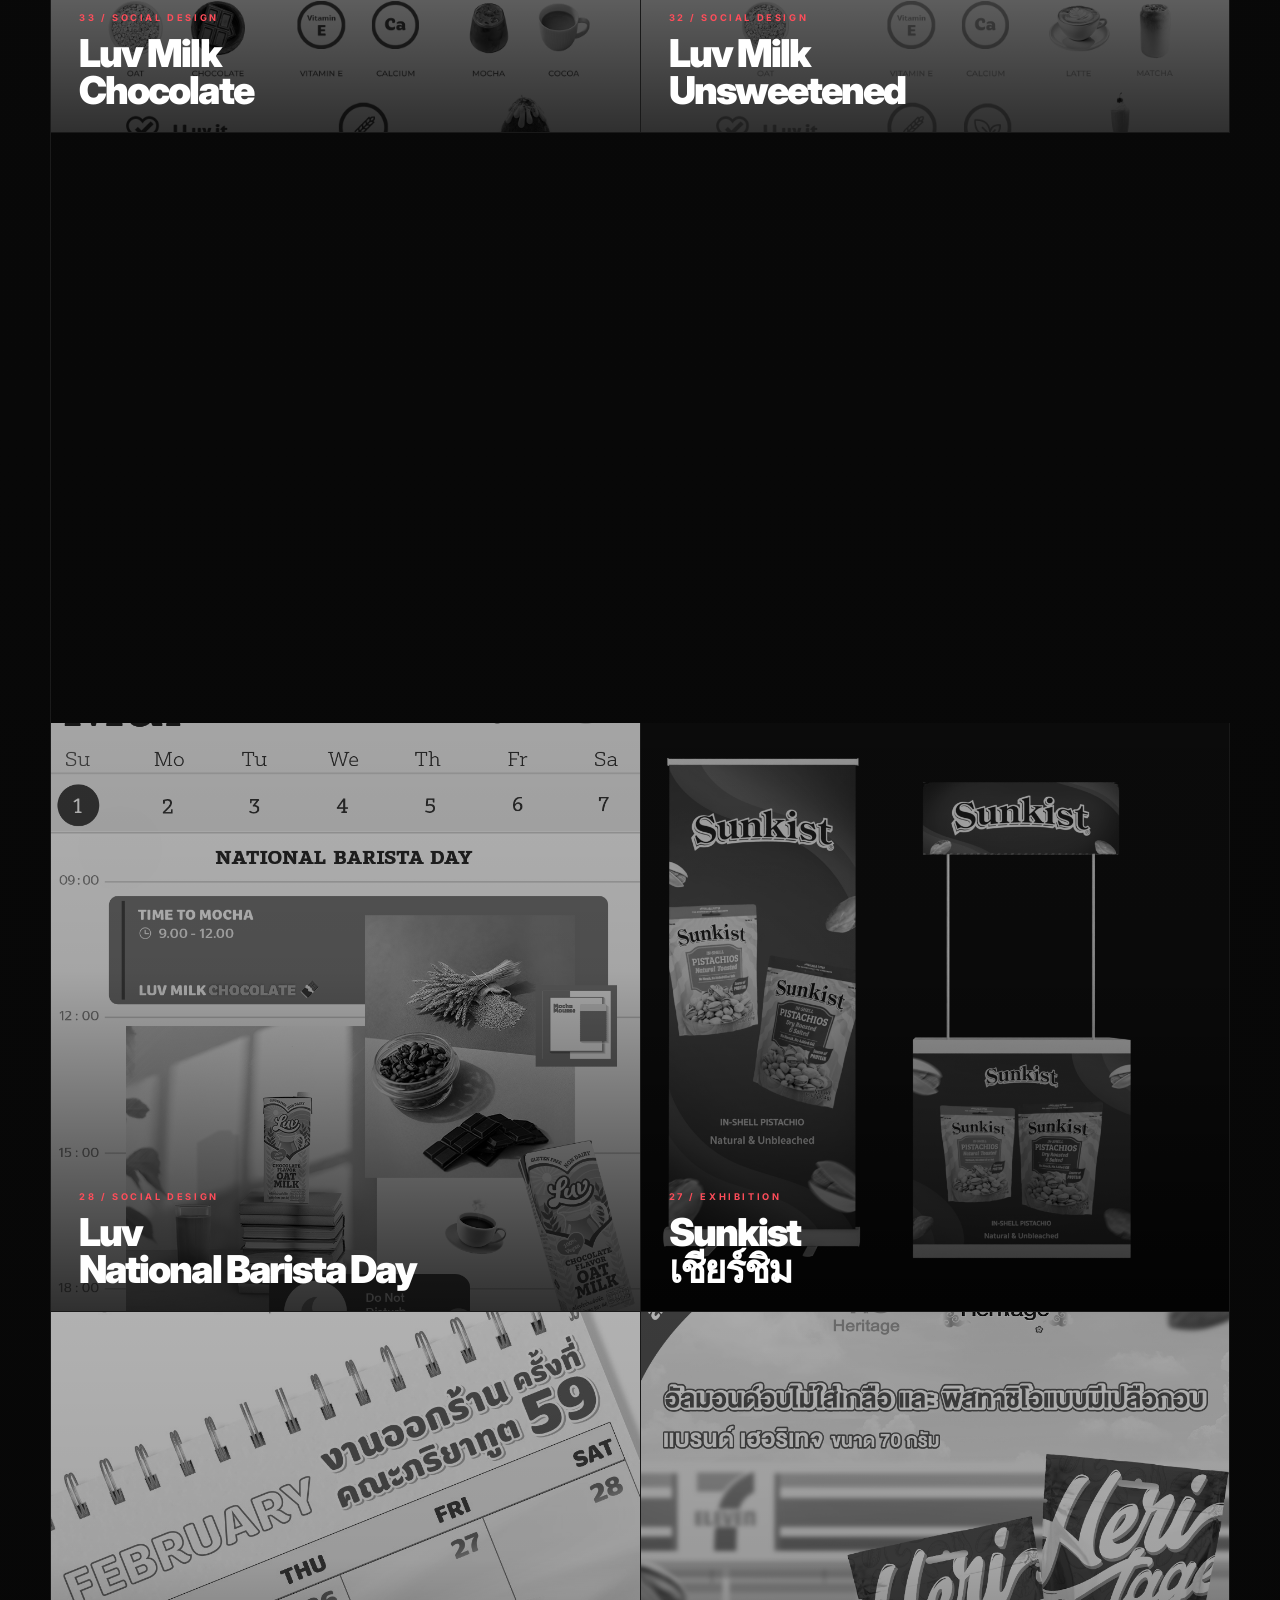
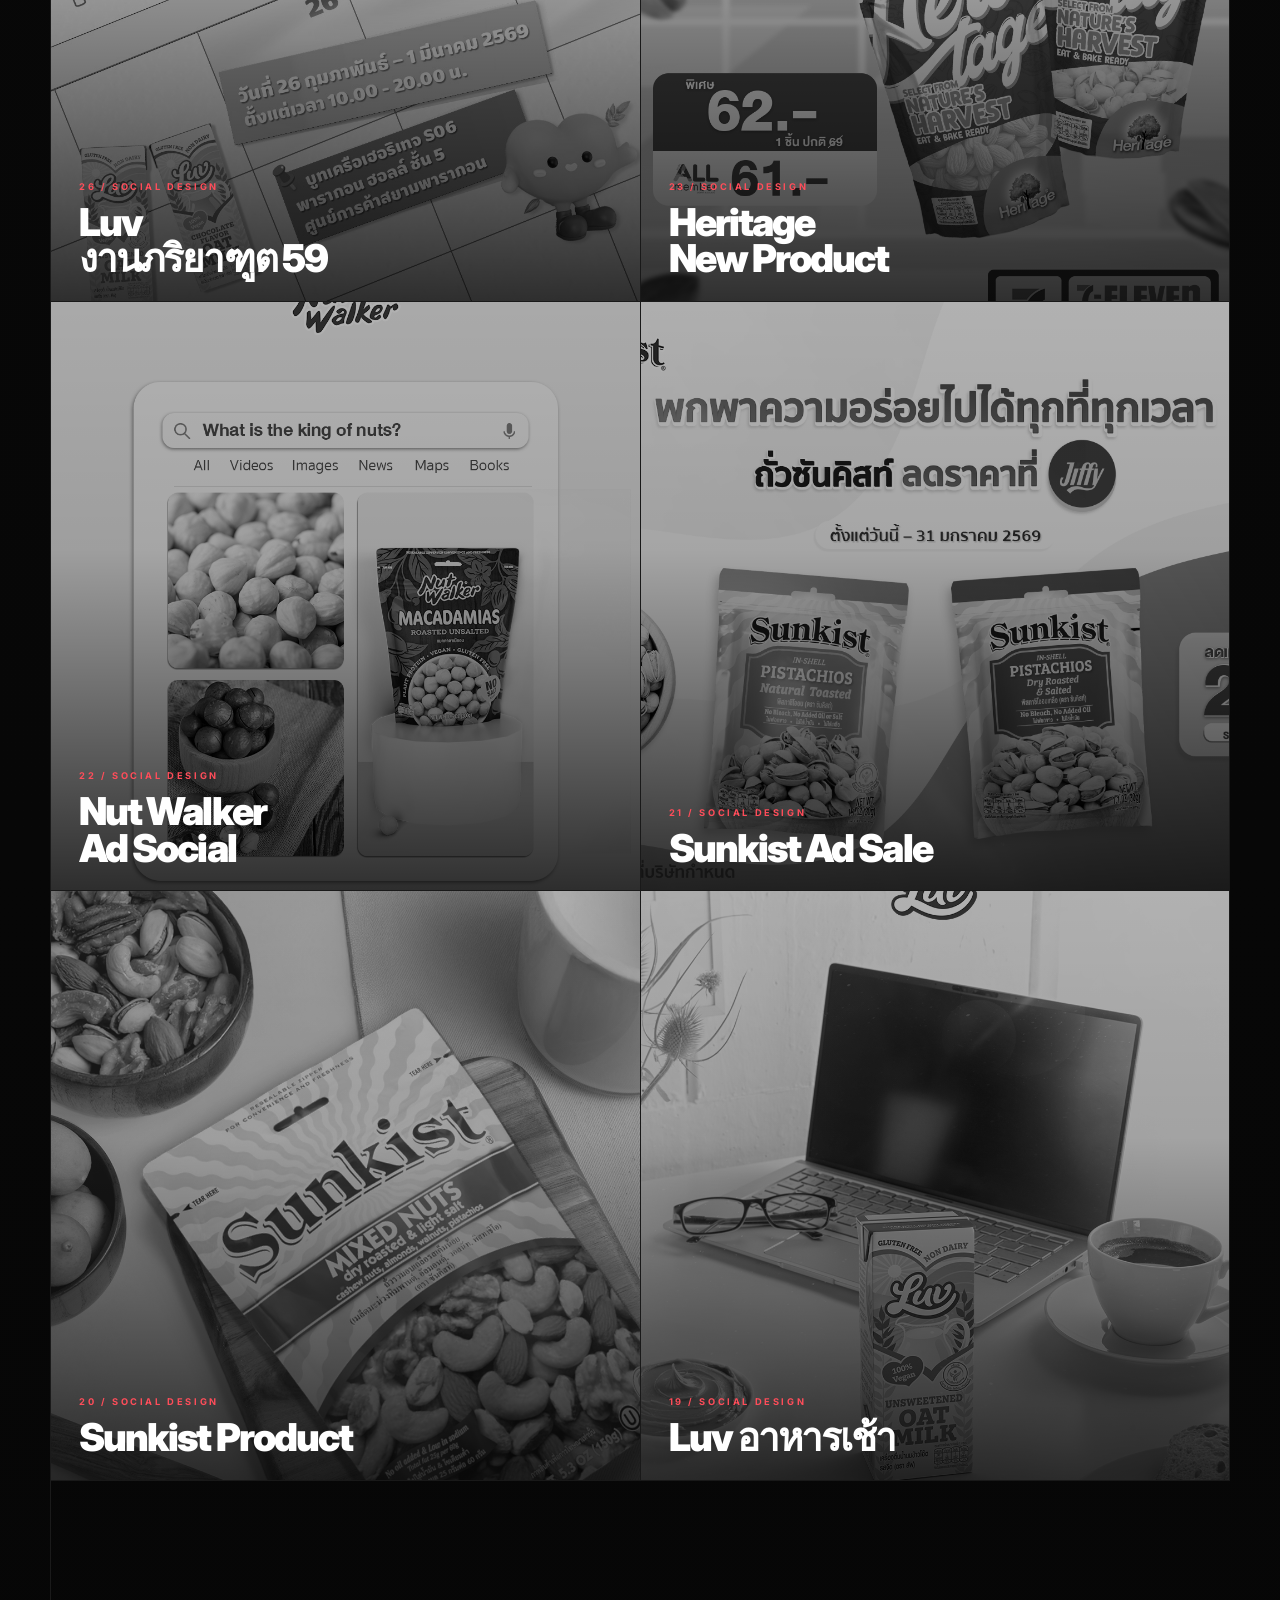
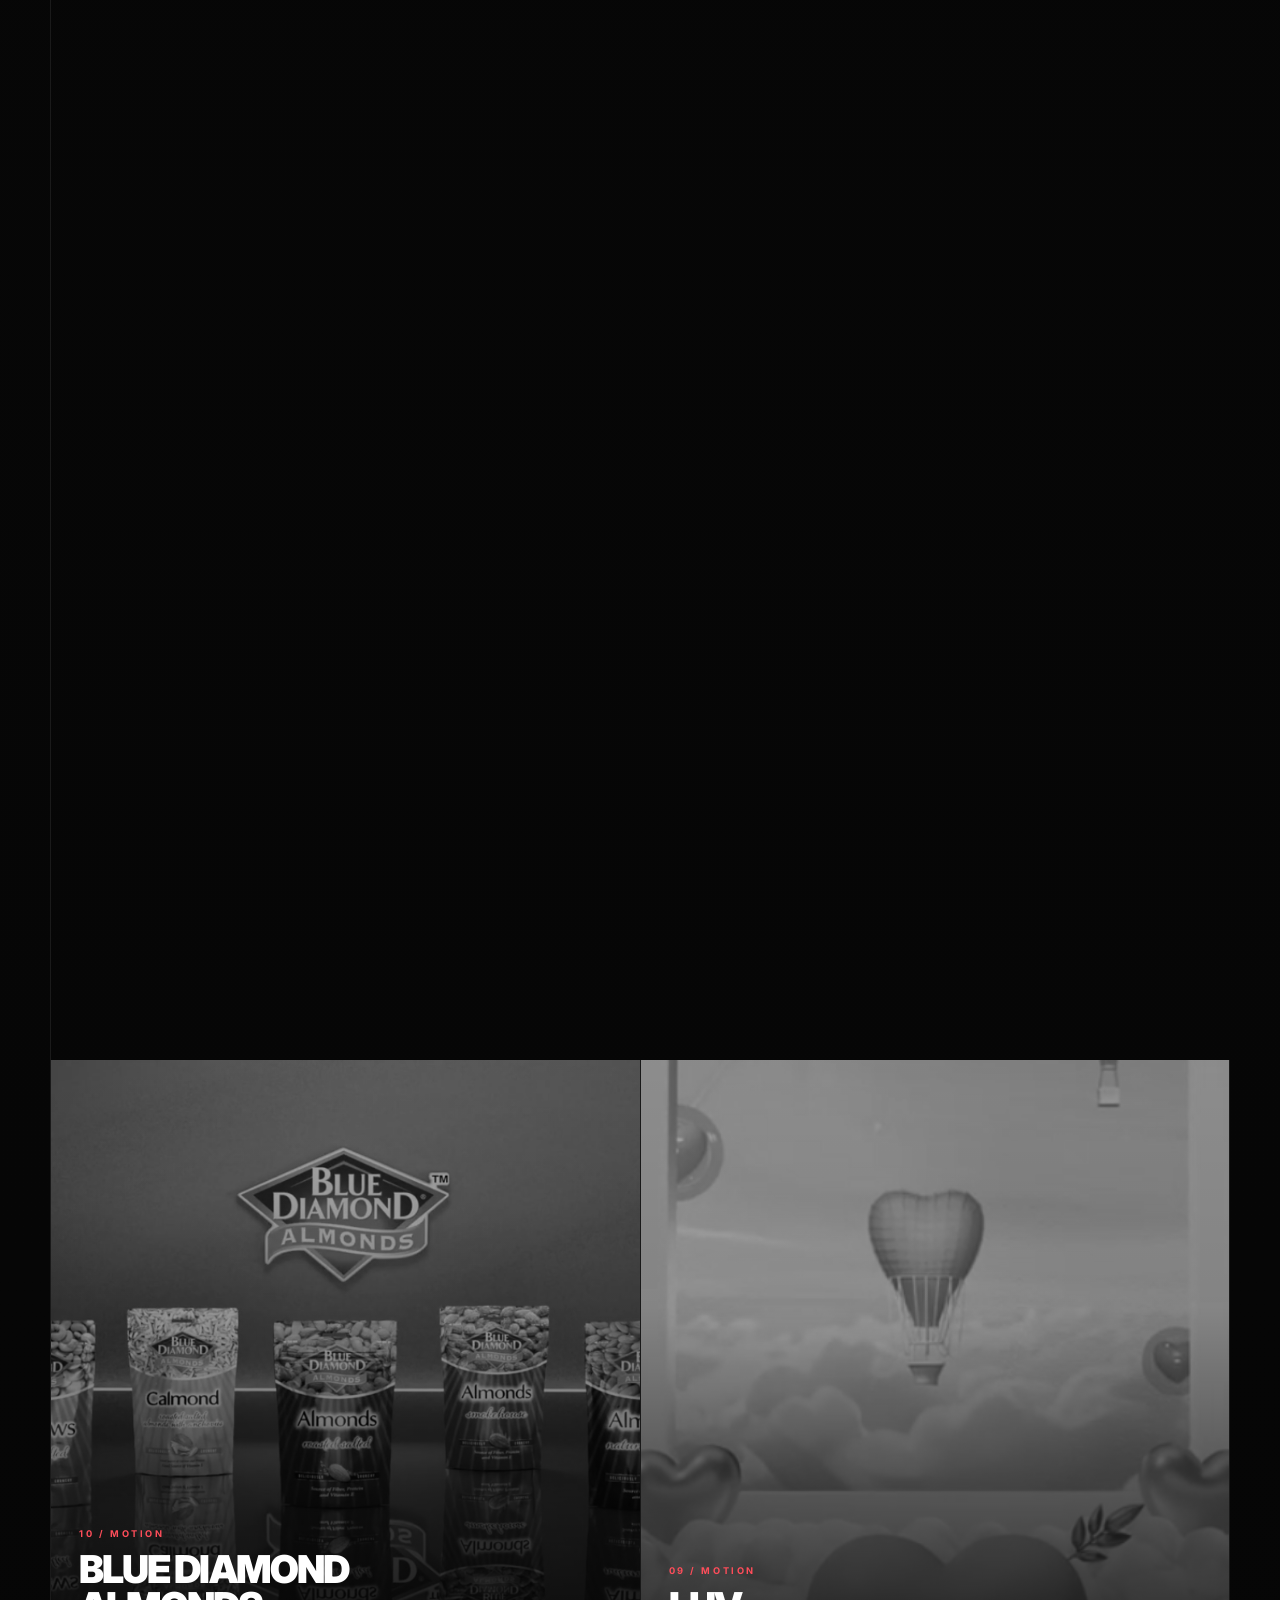
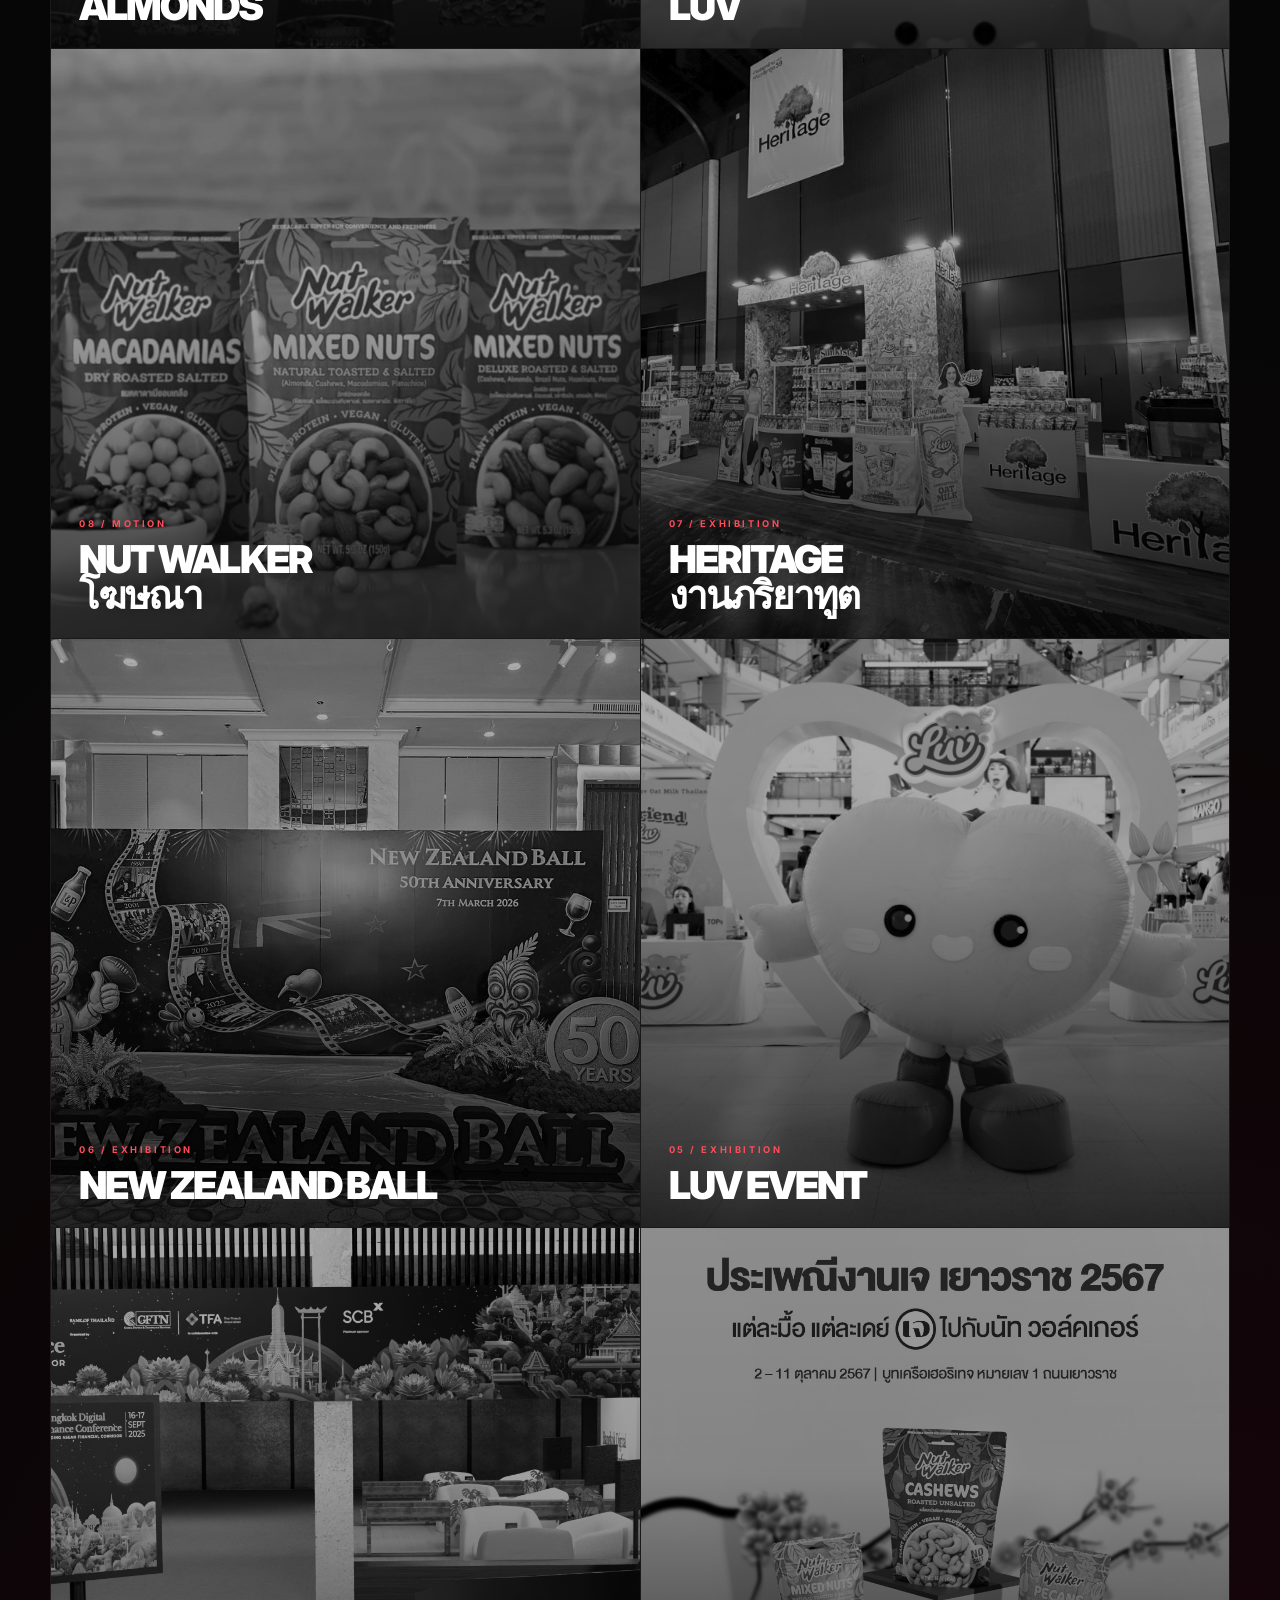
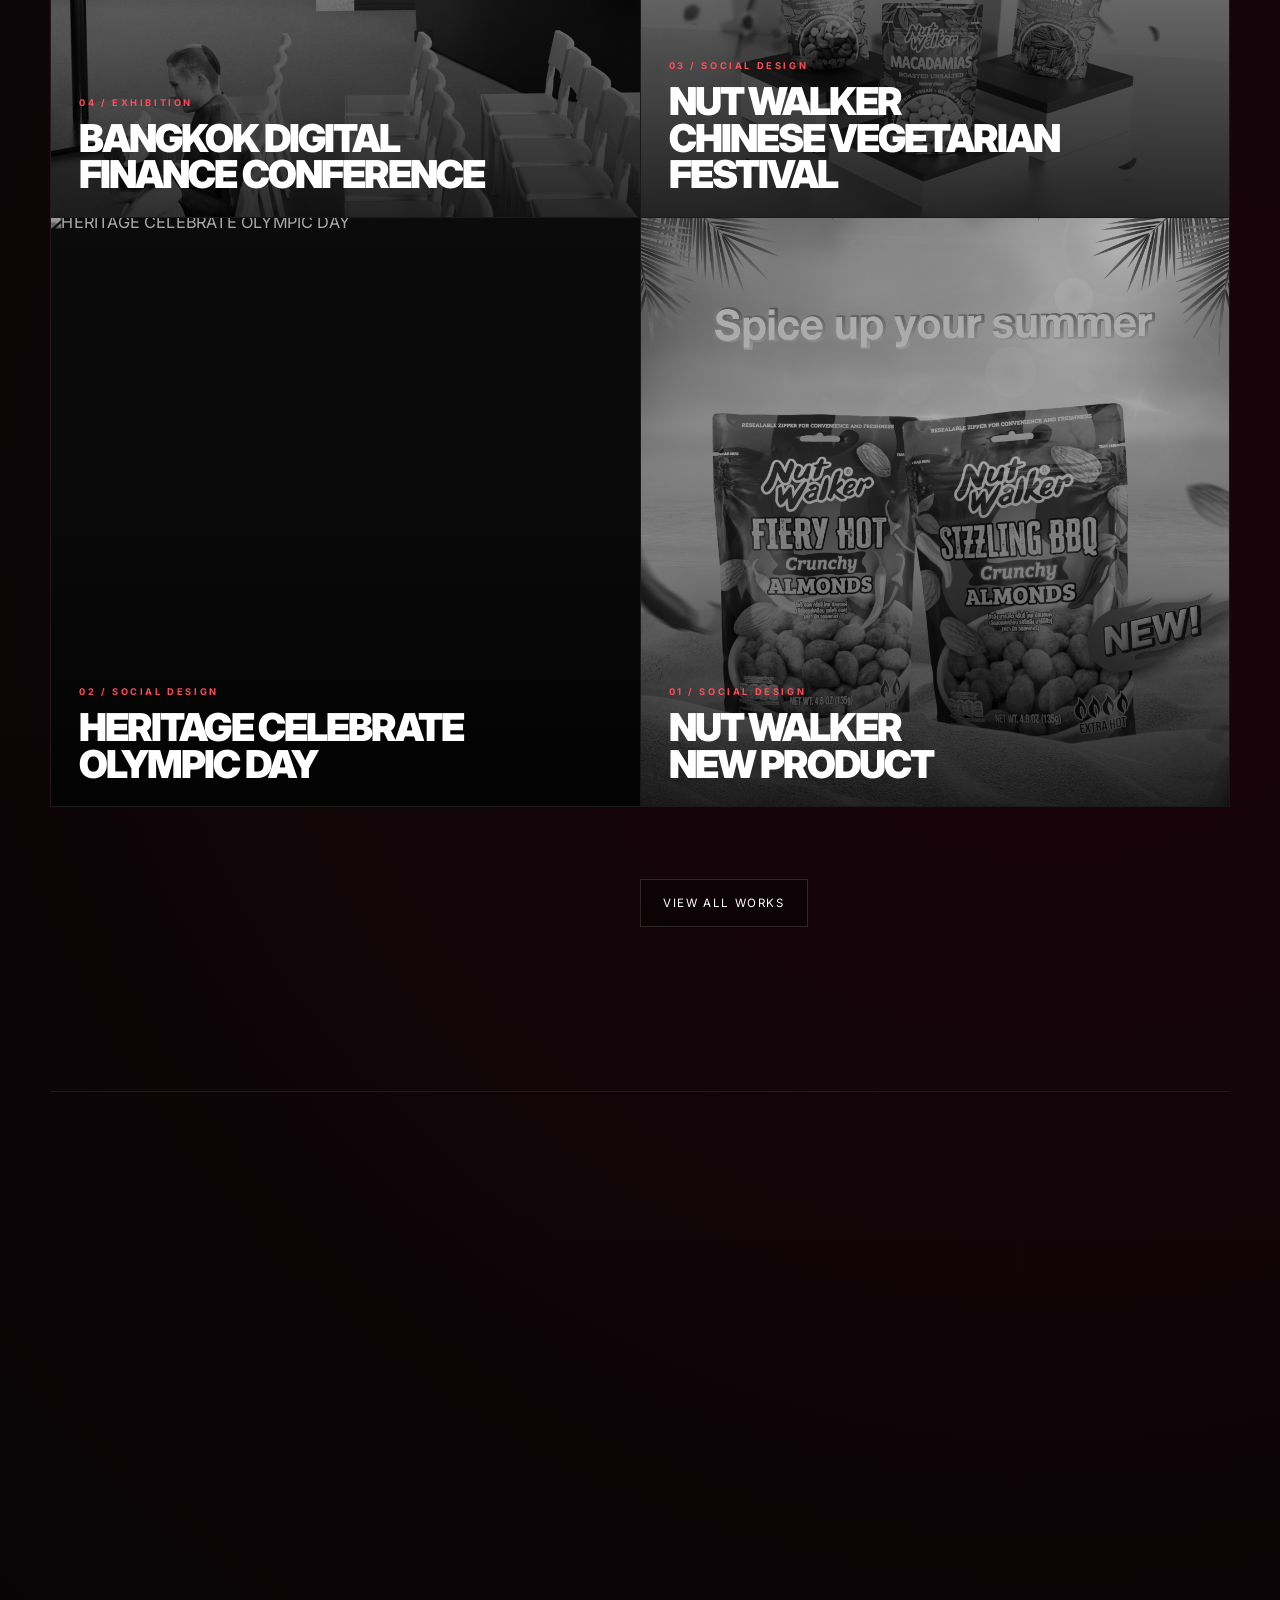
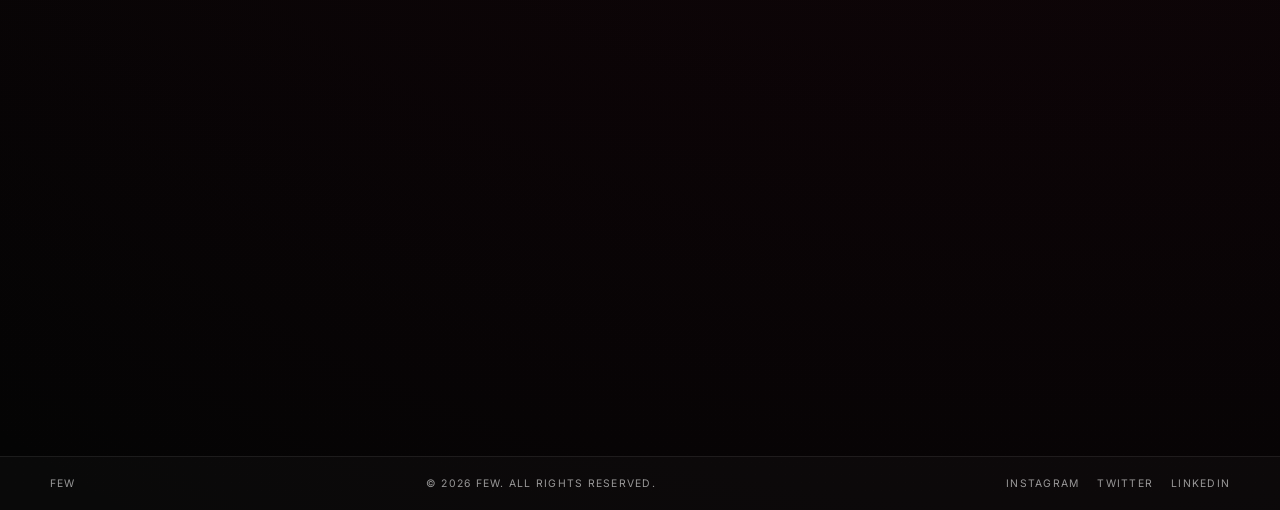
==== commit b27e54a4: "Add Port Social and Exhibition" ====
--- a/index.html
+++ b/index.html
@@ -56,7 +56,21 @@
             <h2>PROJECTS</h2>
           </div>
 
-          <div class="project-filter" id="projectFilter"></div>
+          <div class="project-toolbar">
+            <div class="project-filter" id="projectFilter"></div>
+
+            <button
+              class="sort-icon-btn"
+              id="sortToggleBtn"
+              type="button"
+              data-order="desc"
+              aria-label="Sort by newest"
+              title="Sort by newest"
+            >
+              <span class="sort-icon" id="sortIcon">↓</span>
+            </button>
+          </div>
+
         </div>
 
         <div class="project-grid" id="projectGrid"></div>
--- a/styles.css
+++ b/styles.css
@@ -64,6 +64,10 @@
   z-index: 1;
 }
 
+/* =========================
+   HEADER
+========================= */
+
 .site-header {
   position: fixed;
   top: 0;
@@ -98,7 +102,8 @@
 .footer-links a,
 .view-all-btn,
 .back-link,
-.lightbox-close {
+.lightbox-close,
+.sort-icon-btn {
   transition: 0.3s ease;
 }
 
@@ -154,11 +159,16 @@
 }
 
 .contact-btn:hover,
-.view-all-btn:hover {
+.view-all-btn:hover,
+.sort-icon-btn:hover {
   border-color: var(--accent);
   color: var(--accent);
   box-shadow: 0 0 0 1px rgba(255, 77, 90, 0.18), 0 10px 30px rgba(255, 77, 90, 0.1);
 }
+
+/* =========================
+   TYPO
+========================= */
 
 .eyebrow {
   margin: 0 0 12px;
@@ -179,6 +189,10 @@
   letter-spacing: -0.05em;
   font-weight: 900;
 }
+
+/* =========================
+   HERO
+========================= */
 
 .hero {
   min-height: 100vh;
@@ -267,6 +281,10 @@
   }
 }
 
+/* =========================
+   PROJECTS SECTION
+========================= */
+
 .projects {
   padding: 110px 0 220px;
   position: relative;
@@ -293,6 +311,14 @@
 .about h2,
 .contact h2 {
   font-size: clamp(2.4rem, 6vw, 5rem);
+}
+
+.project-toolbar {
+  display: flex;
+  align-items: center;
+  gap: 18px;
+  flex-wrap: wrap;
+  justify-content: flex-end;
 }
 
 .project-filter {
@@ -334,6 +360,23 @@
 .filter-btn:hover::after,
 .filter-btn.active::after {
   transform: scaleX(1);
+}
+
+.sort-icon-btn {
+  width: 42px;
+  height: 42px;
+  display: inline-flex;
+  align-items: center;
+  justify-content: center;
+  border: 1px solid var(--line-strong);
+  background: transparent;
+  color: rgba(255,255,255,0.88);
+  cursor: pointer;
+}
+
+.sort-icon {
+  font-size: 1rem;
+  line-height: 1;
 }
 
 .project-grid {
@@ -383,18 +426,51 @@
   pointer-events: none;
 }
 
-.project-image img {
+.project-image img,
+.project-video,
+.project-video-embed {
   width: 100%;
   height: 100%;
+  display: block;
+}
+
+.project-image img,
+.project-video {
   object-fit: cover;
-  filter: grayscale(100%) brightness(0.72);
+}
+
+.project-video-embed {
+  border: 0;
+  pointer-events: none;
+}
+
+.project-image img,
+.project-video {
   transform: scale(1.02);
   transition: filter 0.45s ease, transform 0.55s ease;
 }
 
-.project-card:hover .project-image img {
+/* default = เปิด hover reveal */
+.project-image img,
+.project-video {
+  filter: grayscale(100%) brightness(0.72);
+}
+
+.project-card:hover .project-image img,
+.project-card:hover .project-video {
   filter: grayscale(0%) brightness(1);
   transform: scale(1.06);
+}
+
+/* ถ้ามี project ใด project หนึ่ง hoverReveal:false ให้ปิดทั้งเว็บ */
+body.disable-hover-reveal .project-image img,
+body.disable-hover-reveal .project-video {
+  filter: none;
+}
+
+body.disable-hover-reveal .project-card:hover .project-image img,
+body.disable-hover-reveal .project-card:hover .project-video {
+  transform: scale(1.03);
 }
 
 .project-overlay {
@@ -456,6 +532,10 @@
   color: var(--muted);
 }
 
+/* =========================
+   ABOUT
+========================= */
+
 .about {
   padding: 64px 0 110px;
 }
@@ -473,6 +553,10 @@
   color: #c7c7c7;
   line-height: 1.8;
 }
+
+/* =========================
+   CONTACT
+========================= */
 
 .contact {
   padding: 40px 0 110px;
@@ -531,6 +615,10 @@
   color: #fff;
 }
 
+/* =========================
+   FOOTER
+========================= */
+
 .site-footer {
   padding: 20px 0;
   border-top: 1px solid var(--line);
@@ -557,6 +645,10 @@
 .footer-links a:hover {
   color: #fff;
 }
+
+/* =========================
+   PROJECT DETAIL PAGE
+========================= */
 
 .project-page {
   padding-top: 110px;
@@ -592,9 +684,30 @@
   background: #0b0b0b;
 }
 
-.project-banner-image img {
+.project-banner-image img,
+.project-banner-video,
+.project-banner-embed {
   width: 100%;
   display: block;
+}
+
+.project-banner-video {
+  max-height: 80vh;
+  background: #000;
+}
+
+.project-banner-embed-wrap {
+  position: relative;
+  width: 100%;
+  aspect-ratio: 16 / 9;
+  background: #000;
+}
+
+.project-banner-embed {
+  position: absolute;
+  inset: 0;
+  height: 100%;
+  border: 0;
 }
 
 .project-info {
@@ -639,6 +752,10 @@
   color: #fff;
 }
 
+/* =========================
+   PROJECT GALLERY
+========================= */
+
 .project-gallery {
   padding: 0 0 100px;
 }
@@ -674,17 +791,71 @@
   aspect-ratio: 2 / 1;
 }
 
-.gallery-item img {
+.gallery-item img,
+.gallery-video,
+.gallery-video-embed {
   width: 100%;
   height: 100%;
+  display: block;
+}
+
+.gallery-item img,
+.gallery-video {
   object-fit: cover;
-  display: block;
+}
+
+.gallery-video-embed {
+  border: 0;
+  pointer-events: none;
+}
+
+.gallery-item:hover img,
+.gallery-item:hover .gallery-video {
+  transform: scale(1.04);
+}
+
+.gallery-item img,
+.gallery-video {
   transition: transform 0.45s ease;
 }
 
-.gallery-item:hover img {
-  transform: scale(1.04);
-}
+.gallery-item.is-video {
+  position: relative;
+  overflow: hidden;
+  cursor: pointer;
+}
+
+.video-overlay {
+  position: absolute;
+  inset: 0;
+  display: flex;
+  align-items: flex-end;
+  justify-content: flex-start;
+  padding: 18px;
+  background: linear-gradient(
+    180deg,
+    rgba(0,0,0,0.06) 0%,
+    rgba(0,0,0,0.16) 55%,
+    rgba(0,0,0,0.55) 100%
+  );
+  pointer-events: none;
+}
+
+.video-badge {
+  display: inline-flex;
+  align-items: center;
+  min-height: 38px;
+  padding: 0 14px;
+  border: 1px solid rgba(255,255,255,0.2);
+  background: rgba(0,0,0,0.45);
+  color: #fff;
+  font-size: 0.68rem;
+  letter-spacing: 0.14em;
+}
+
+/* =========================
+   LIGHTBOX
+========================= */
 
 .lightbox {
   position: fixed;
@@ -710,6 +881,20 @@
   max-height: 88vh;
   object-fit: contain;
   box-shadow: 0 20px 60px rgba(0, 0, 0, 0.45);
+}
+
+.lightbox-video {
+  max-width: min(1200px, 92vw);
+  max-height: 88vh;
+  object-fit: contain;
+  background: #000;
+}
+
+.lightbox-embed {
+  width: min(1200px, 92vw);
+  aspect-ratio: 16 / 9;
+  border: 0;
+  background: #000;
 }
 
 .lightbox-close {
@@ -731,6 +916,10 @@
   color: var(--accent);
 }
 
+/* =========================
+   REVEAL
+========================= */
+
 .reveal {
   opacity: 0;
   transform: translateY(26px);
@@ -742,51 +931,9 @@
   transform: translateY(0);
 }
 
-.project-video,
-.gallery-video,
-.project-banner-video,
-.lightbox-video {
-  width: 100%;
-  height: 100%;
-  object-fit: cover;
-  display: block;
-}
-
-.project-banner-video {
-  max-height: 80vh;
-  background: #000;
-}
-
-.gallery-item.is-video {
-  position: relative;
-}
-
-.video-open-btn {
-  position: absolute;
-  left: 20px;
-  bottom: 20px;
-  z-index: 2;
-  min-height: 40px;
-  padding: 0 16px;
-  border: 1px solid rgba(255,255,255,0.22);
-  background: rgba(0,0,0,0.45);
-  color: #fff;
-  cursor: pointer;
-  letter-spacing: 0.14em;
-  font-size: 0.68rem;
-}
-
-.video-open-btn:hover {
-  border-color: var(--accent);
-  color: var(--accent);
-}
-
-.lightbox-video {
-  max-width: min(1200px, 92vw);
-  max-height: 88vh;
-  object-fit: contain;
-  background: #000;
-}
+/* =========================
+   RESPONSIVE
+========================= */
 
 @media (max-width: 900px) {
   .nav-wrap {
@@ -808,6 +955,10 @@
     grid-template-columns: 1fr;
   }
 
+  .project-toolbar {
+    justify-content: flex-start;
+  }
+
   .project-filter {
     justify-content: flex-start;
   }
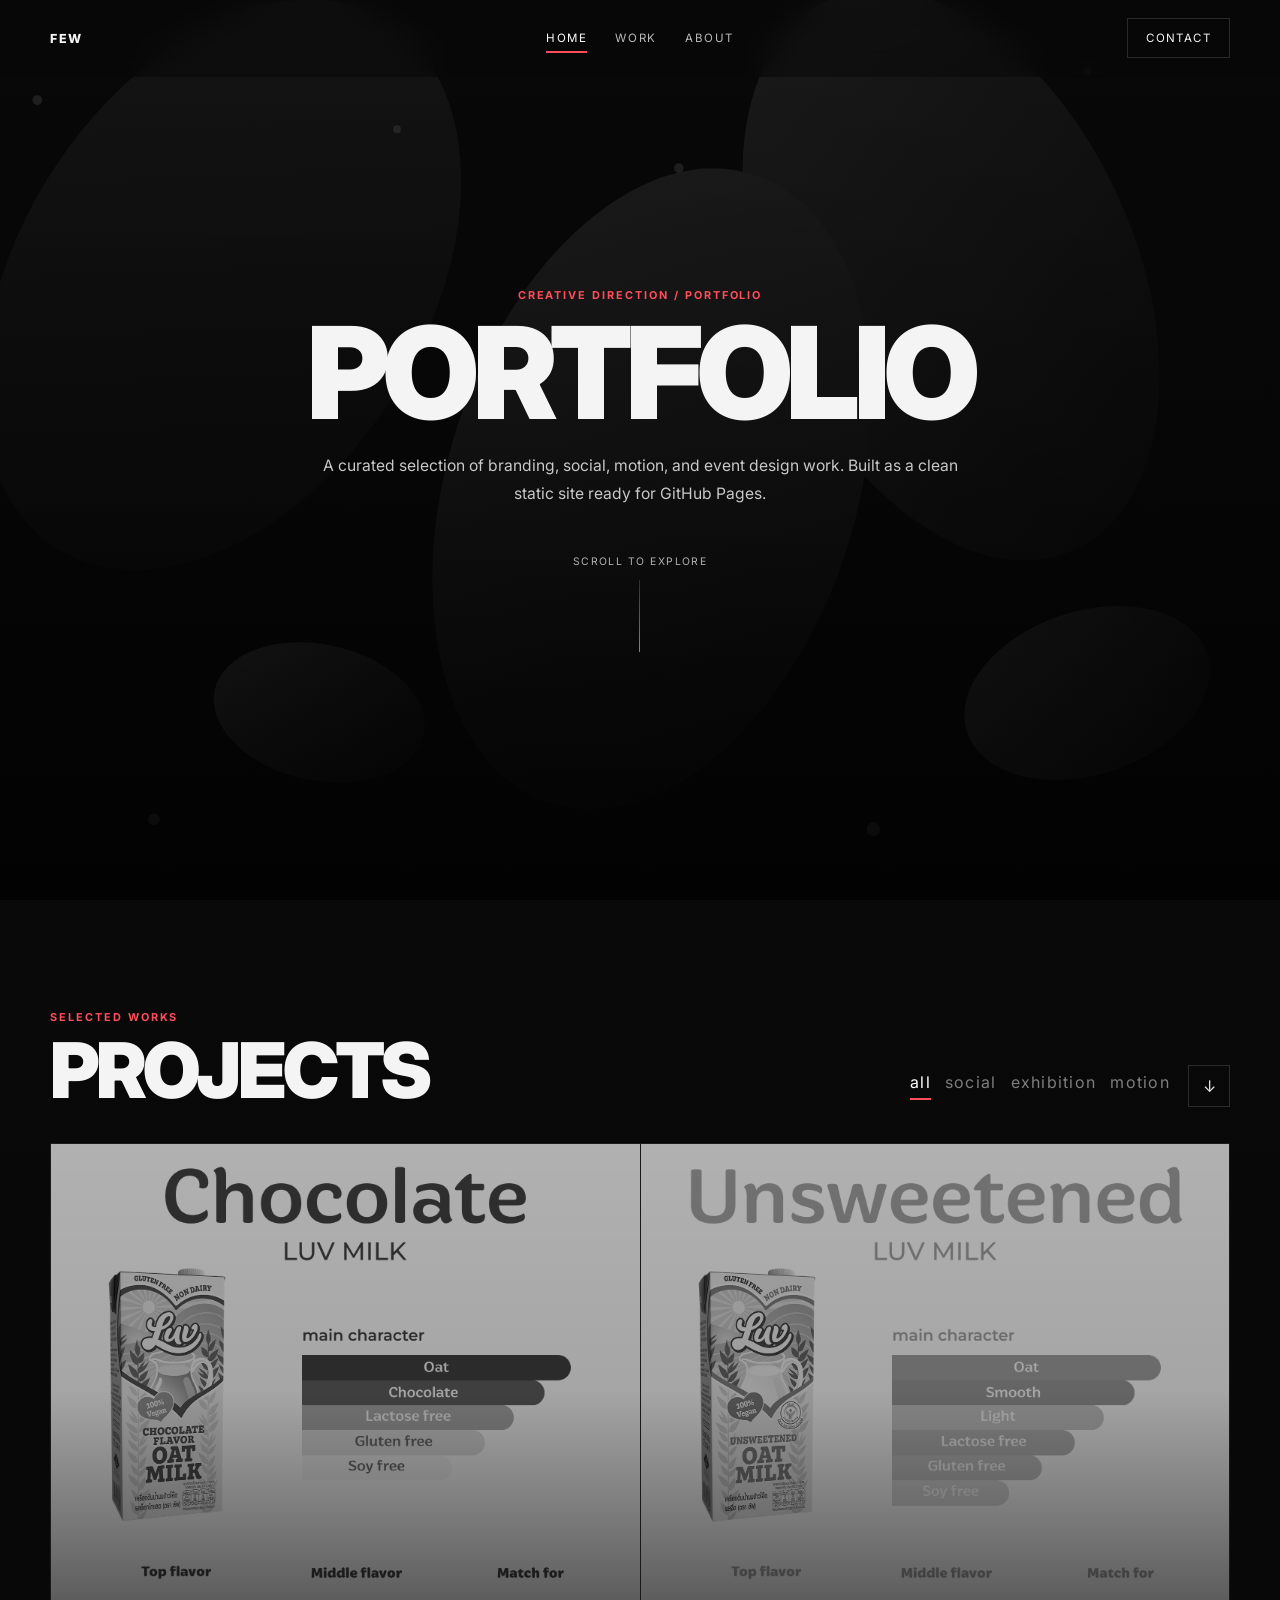
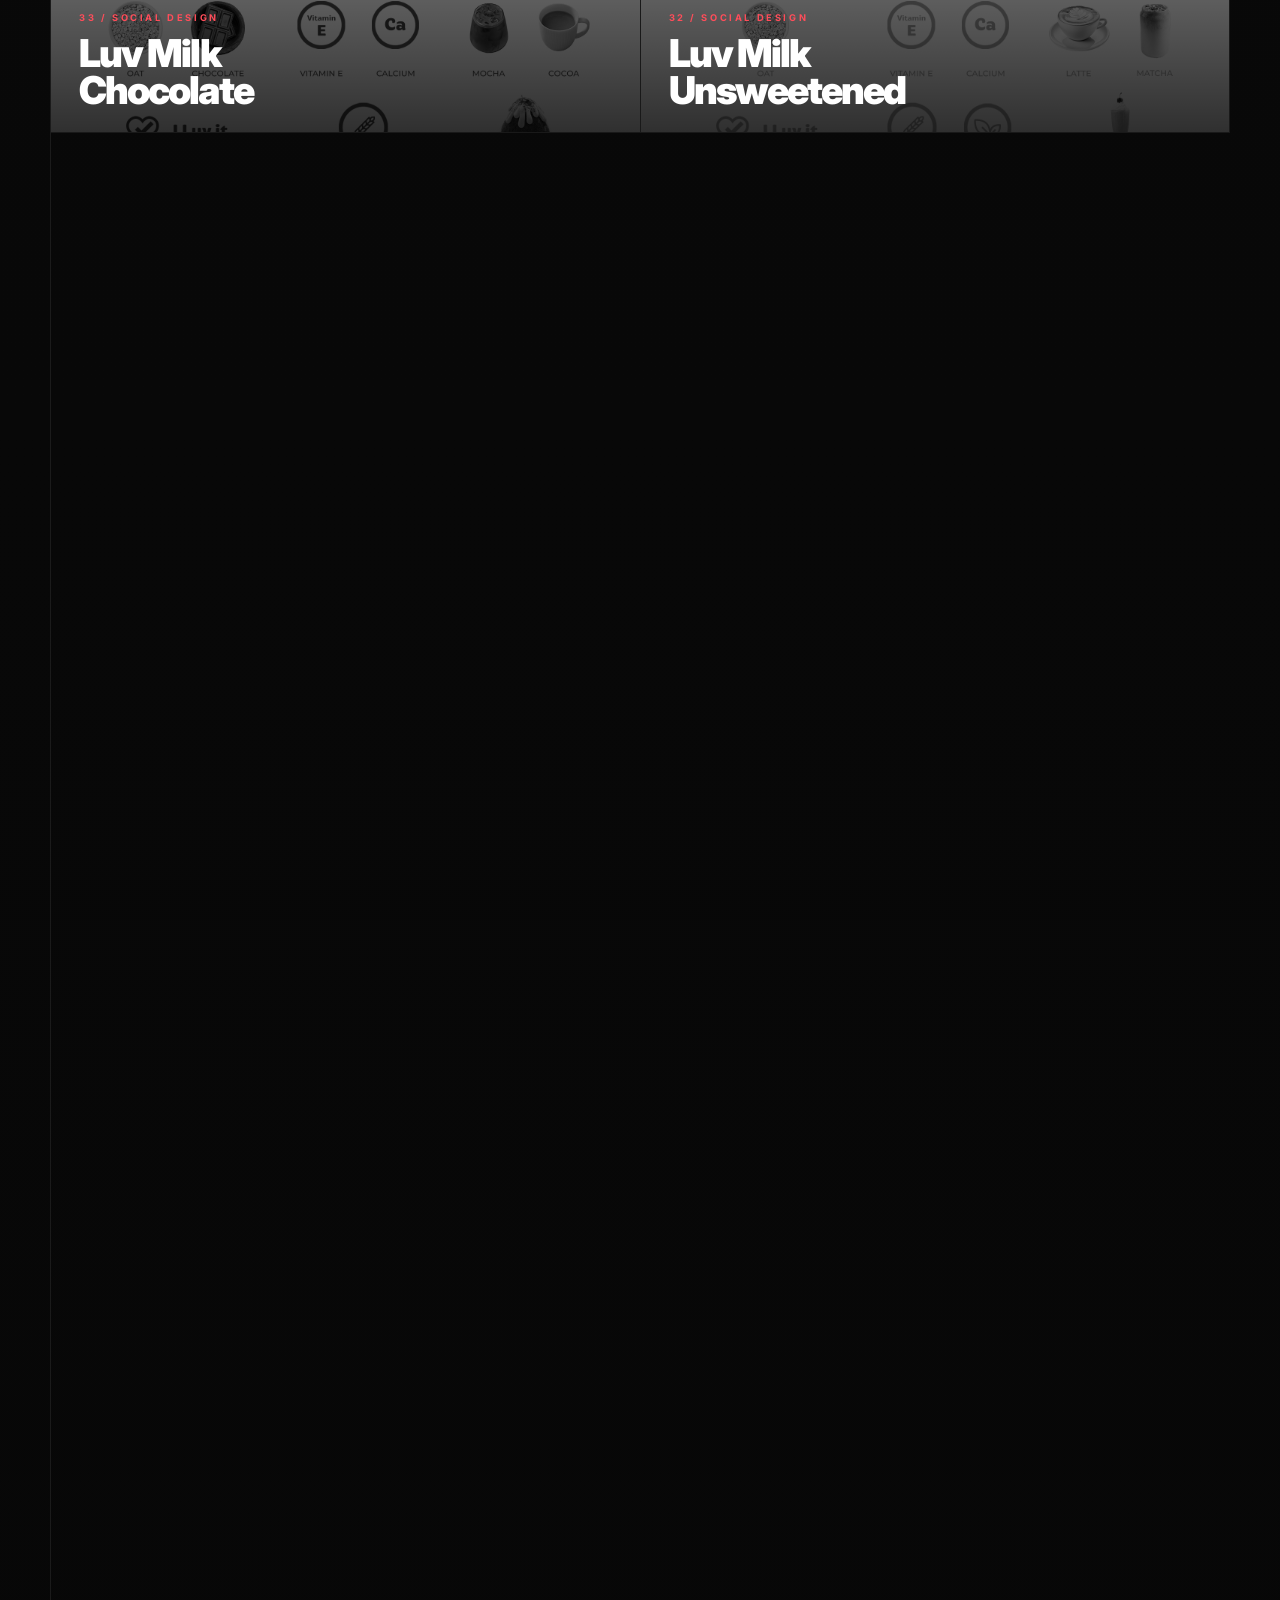
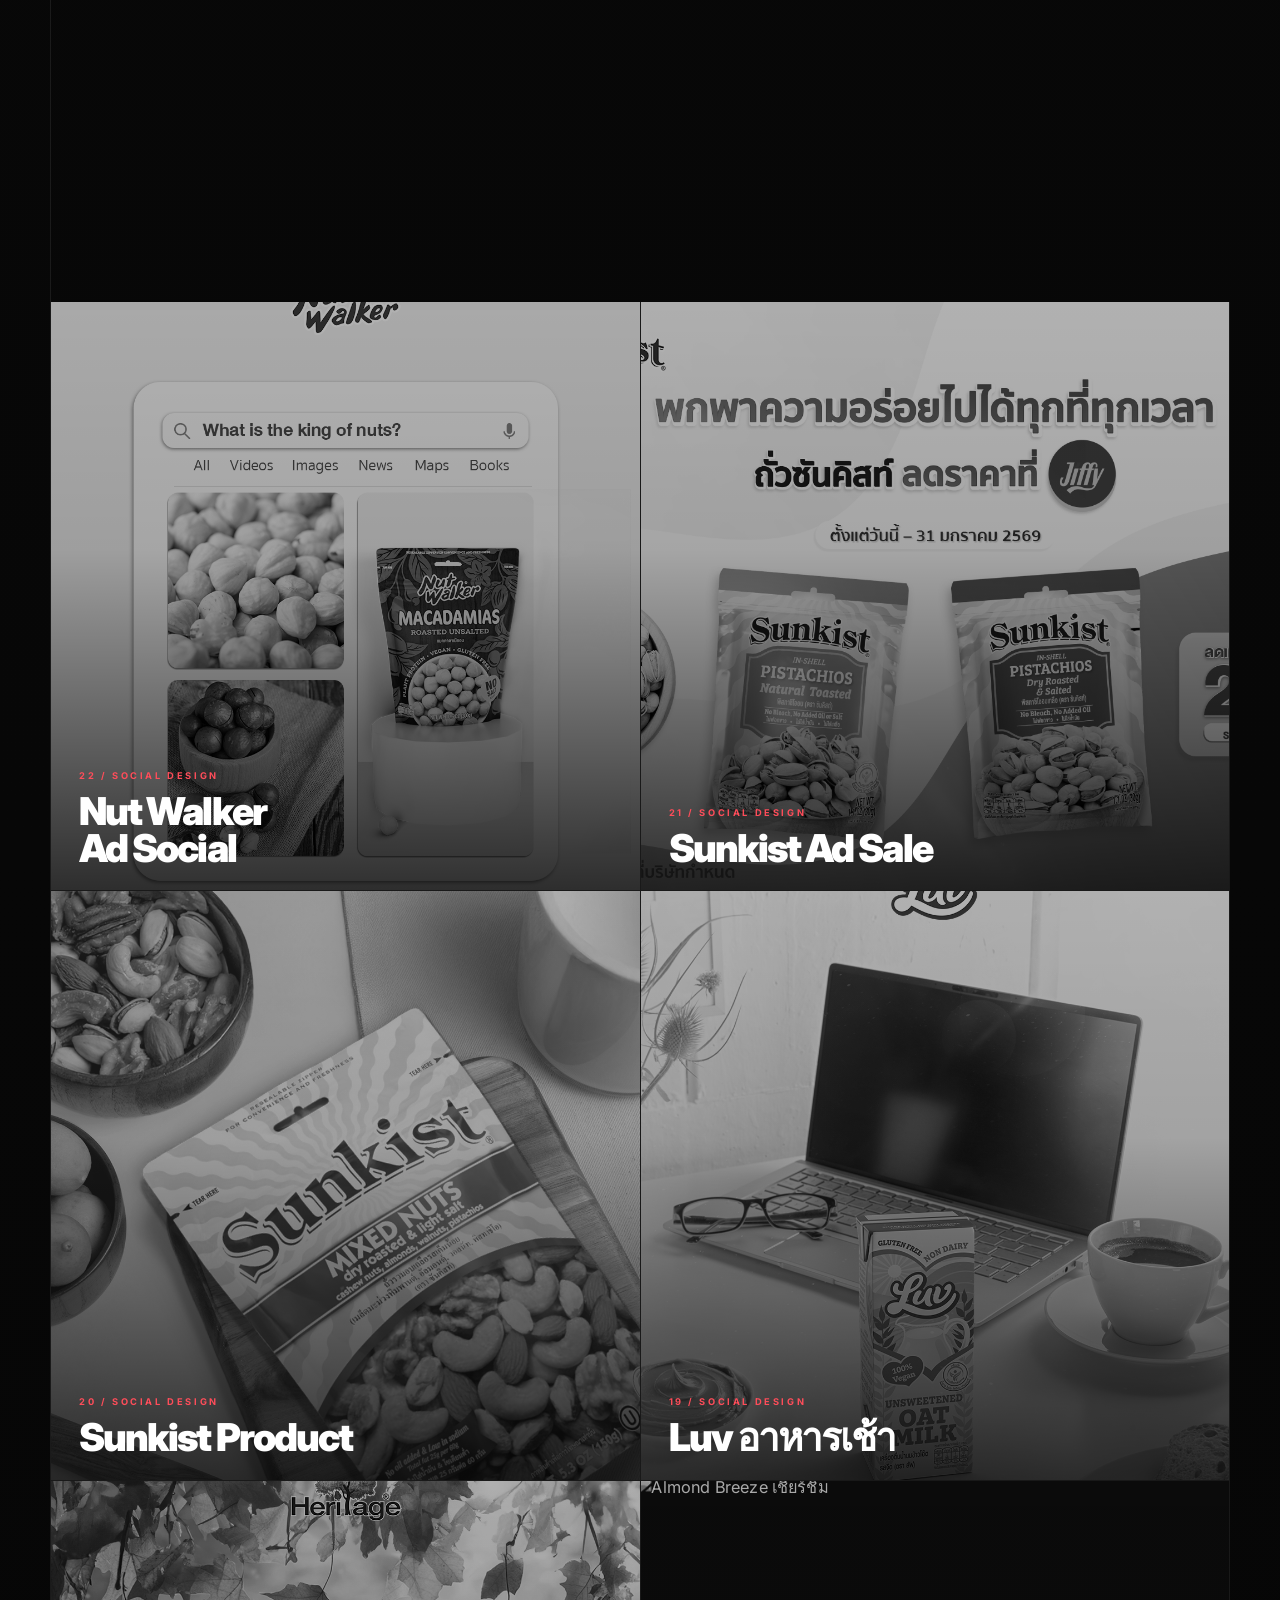
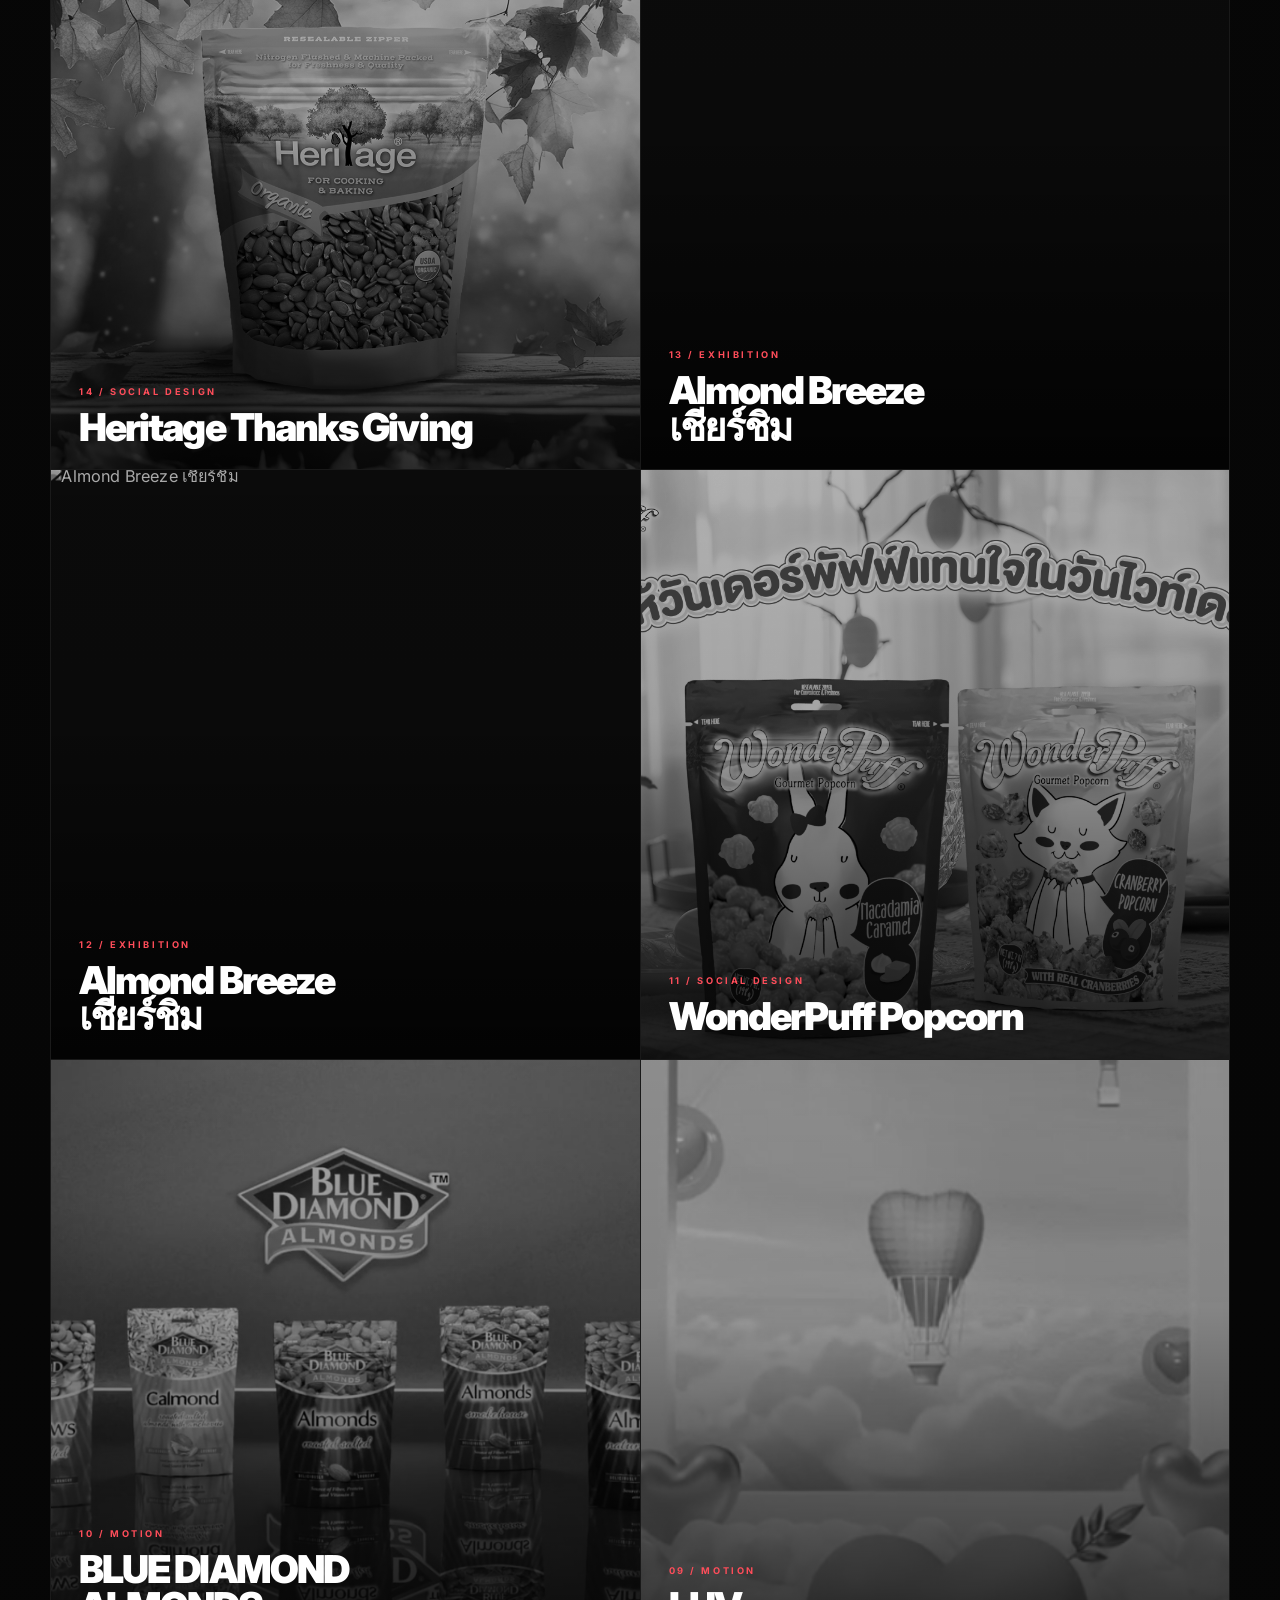
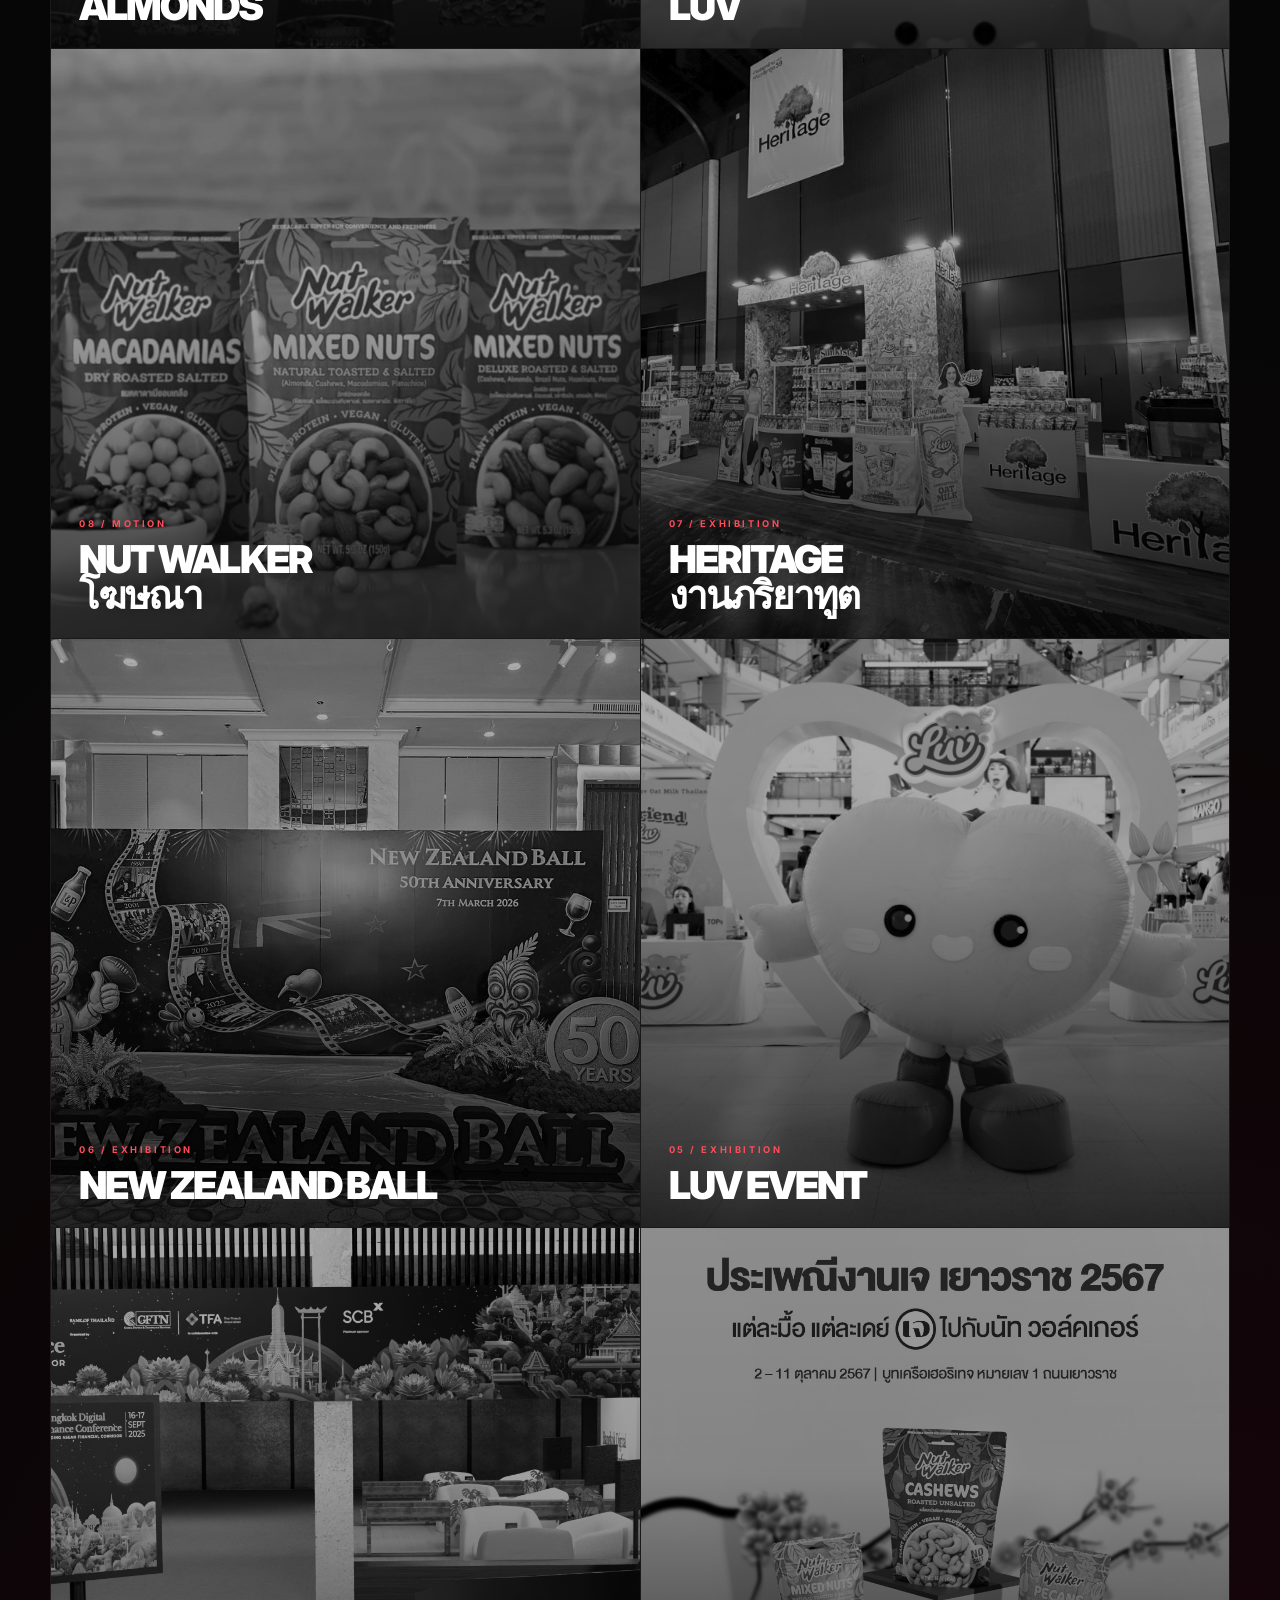
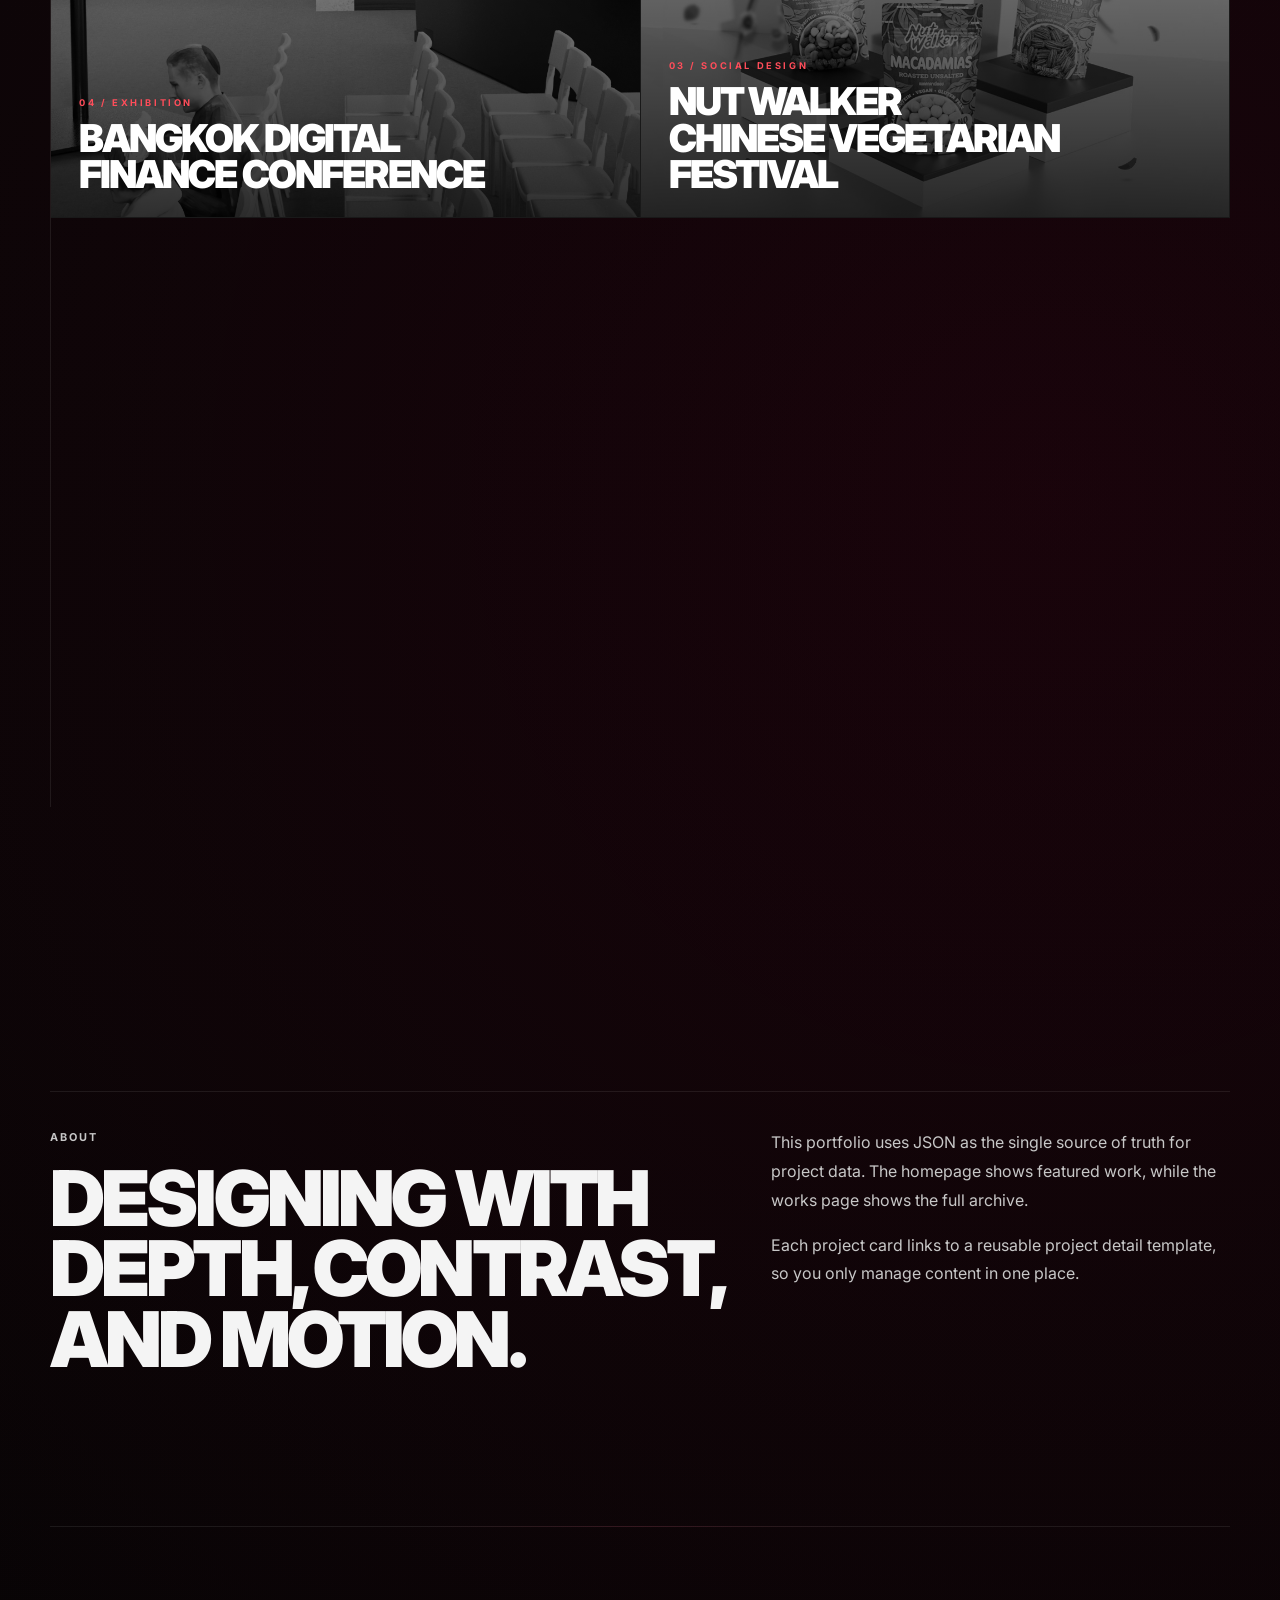
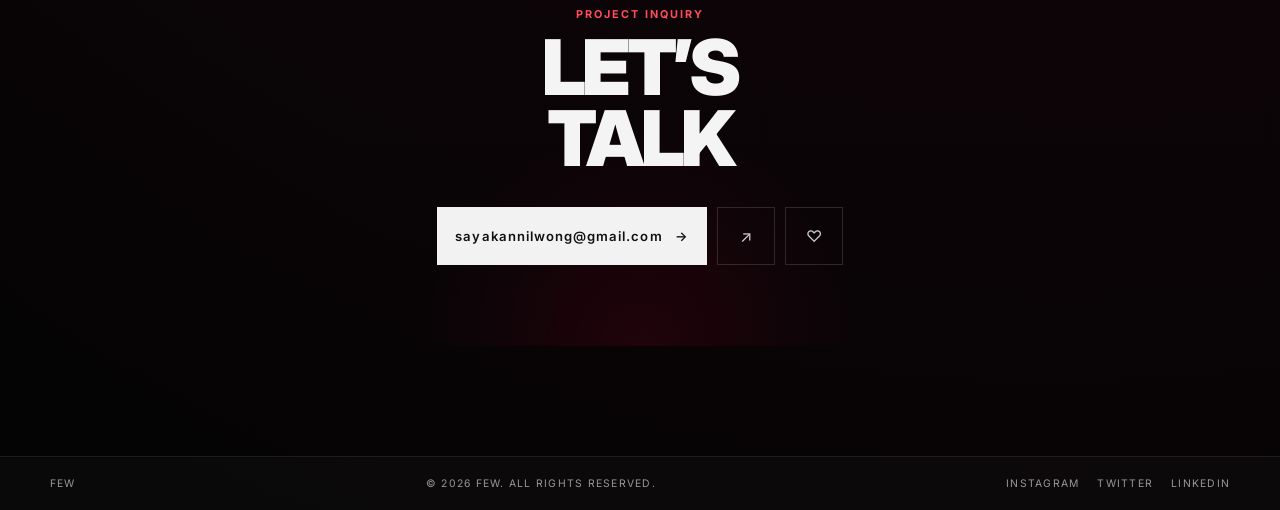
==== commit ffcaa690: "mail_BTN" ====
--- a/index.html
+++ b/index.html
@@ -106,7 +106,12 @@
         <h2>LET’S<br>TALK</h2>
 
         <div class="contact-actions">
-          <a class="mail-btn" href="mailto:sayakannilwong@gmail.com?subject=Project%20Inquiry">
+          <a
+            class="mail-btn"
+            href="https://mail.google.com/mail/?view=cm&fs=1&to=sayakannilwong@gmail.com&su=Project%20Inquiry&body=Hello%20Few,"
+            target="_blank"
+            rel="noopener noreferrer"
+          >
             sayakannilwong@gmail.com <span>→</span>
           </a>
           <a class="icon-btn" href="#" aria-label="Instagram">↗</a>
